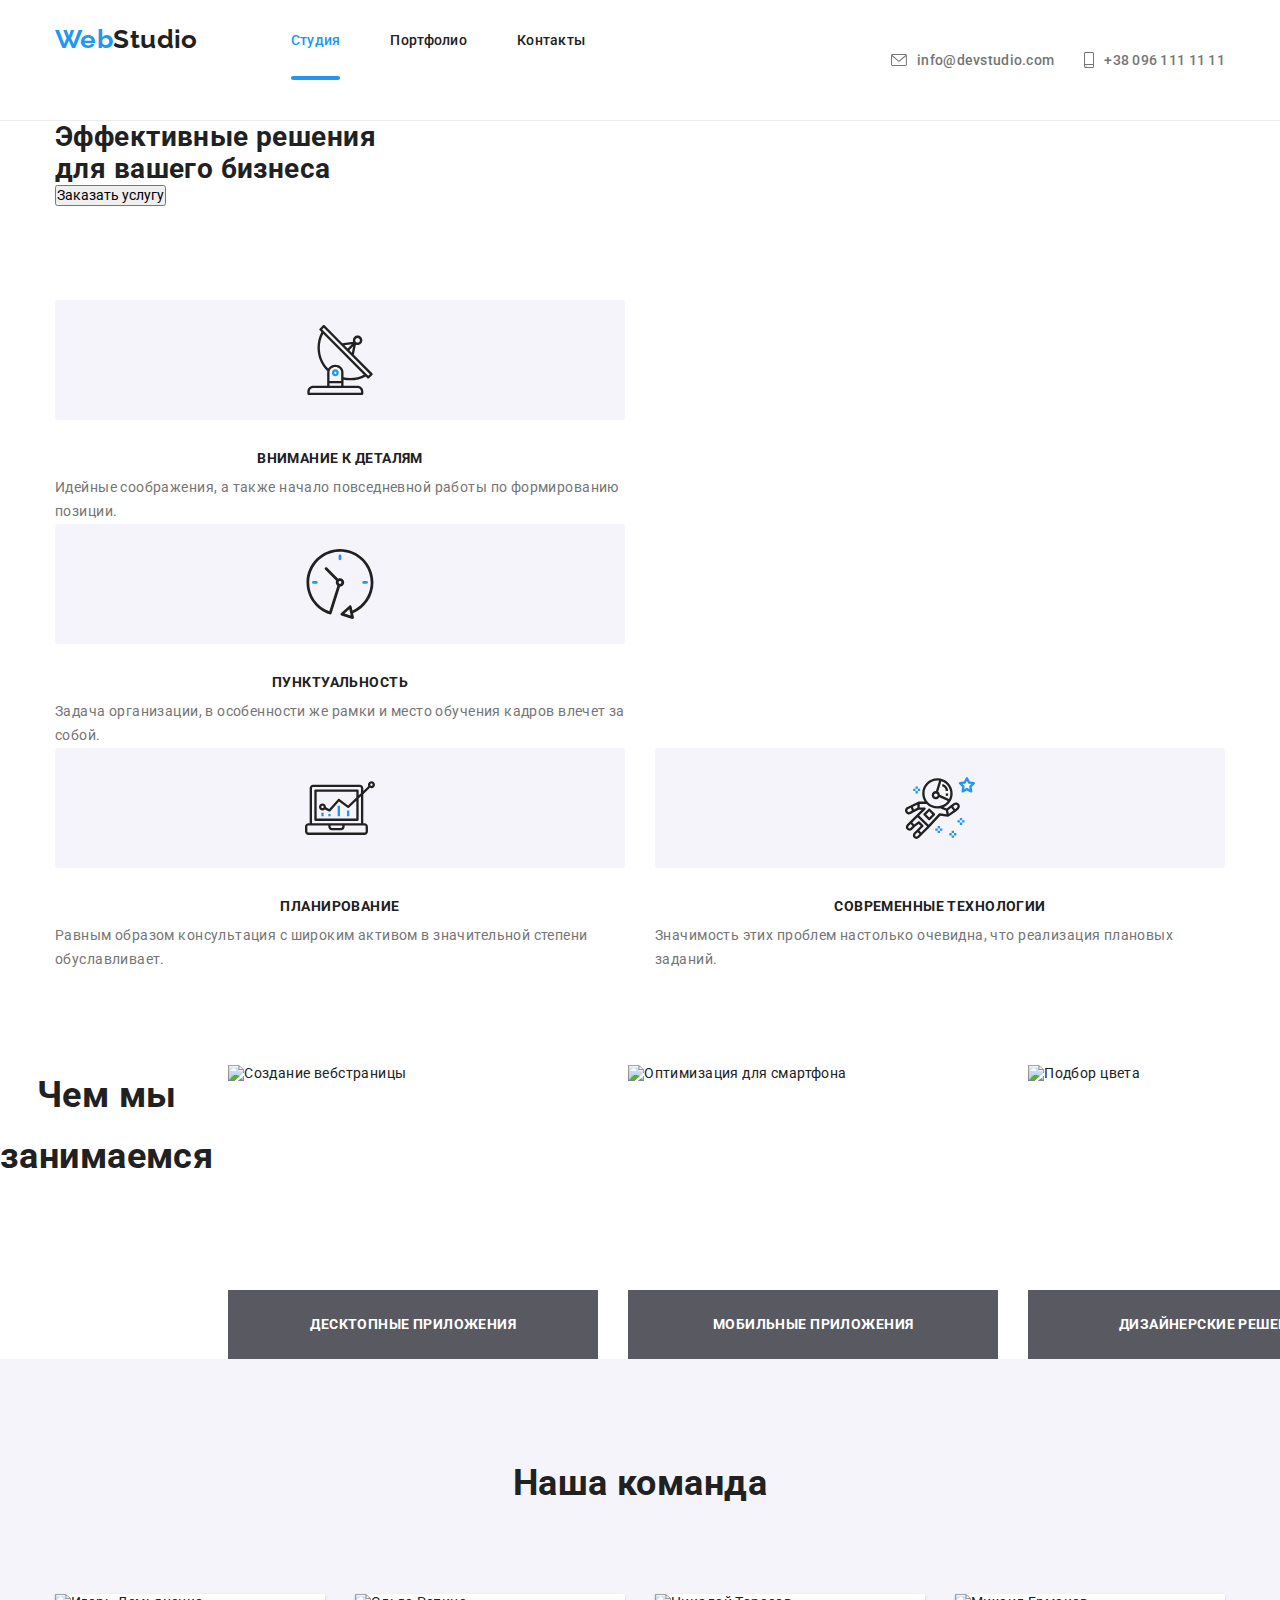
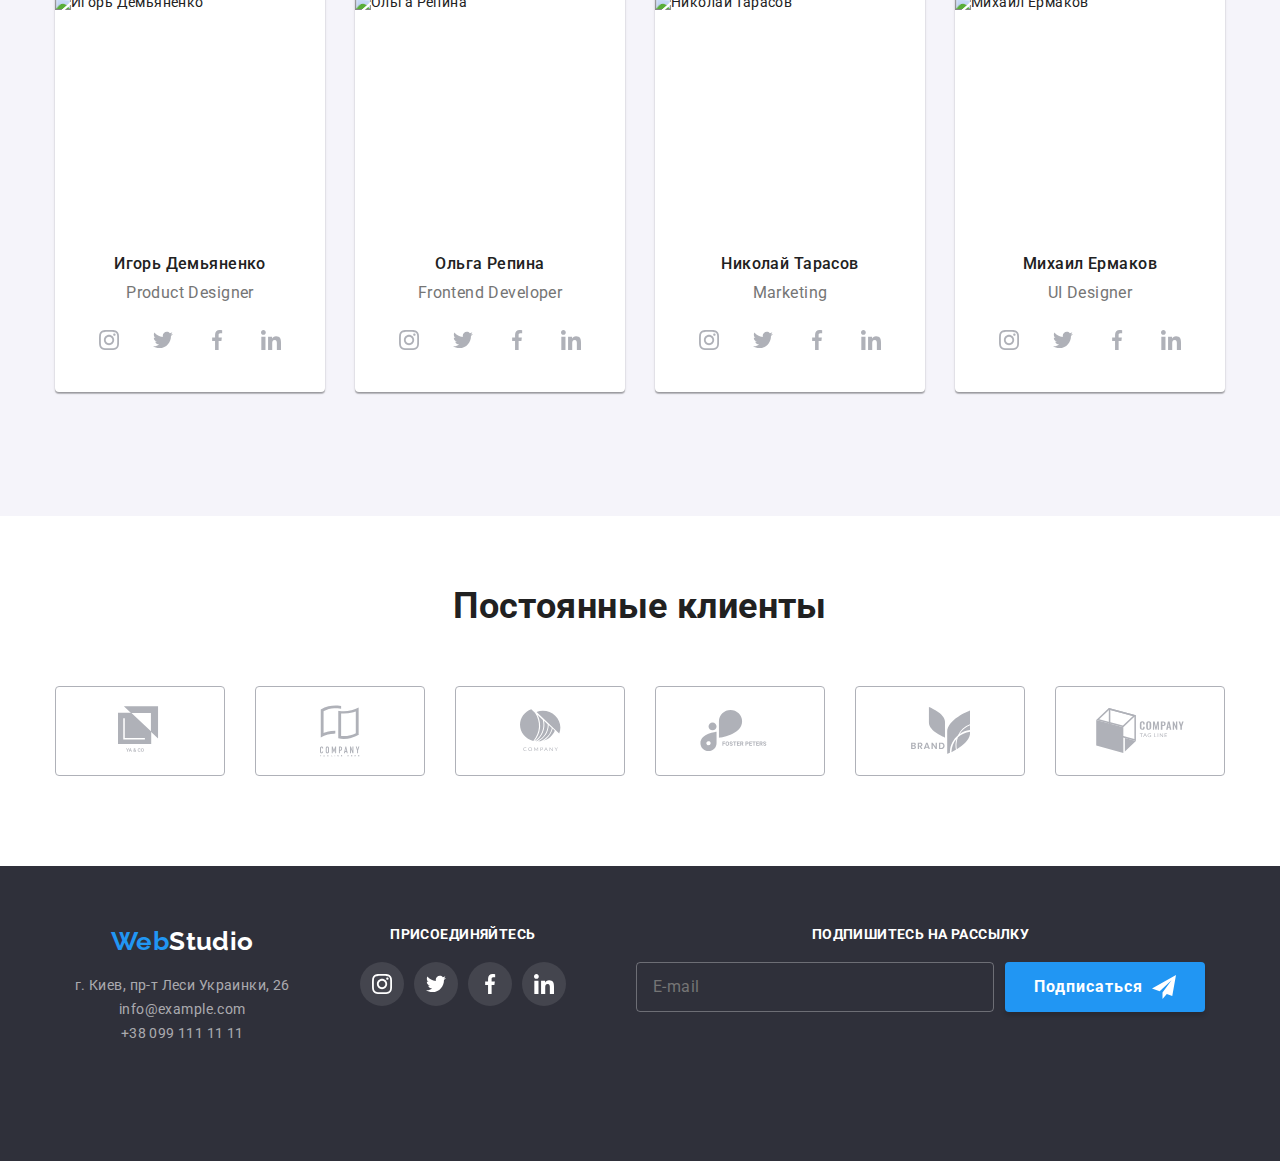
==== index.html @ dacb1221 "commit on main" ====
<!DOCTYPE html>
<html lang="ru">
<head>
    <meta charset="UTF-8">
    <meta name="viewport" content="width=device-width, initial-scale=1.0">
    <title>WebStudio</title>
    <link href="https://fonts.googleapis.com/css2?family=Oleo+Script&family=Raleway:wght@700&family=Roboto:wght@400;500;700;900&display=swap" rel="stylesheet">
    <link rel="stylesheet" href="https://cdnjs.cloudflare.com/ajax/libs/modern-normalize/1.0.0/modern-normalize.min.css" />
    <link rel="stylesheet" href="./css/main.min.css">
</head>
<body>
    <header class="header">
        <div class="container">
                <div class="logo">
                <a href="./index.html" class="logo-link"><span class="accent">Web</span>Studio</a>
                </div>
                <button type="button" class="menu-button" aria-expanded="false" aria-controls="menu-container" data-menu-button>
                    <svg width="40" height="40" aria-label="Переключатель мобильного меню">
                        <use href="./images/icons/sprite.svg#icon-menu" class="button-menu-icon icon icon--menu"></use>
                        <use href="./images/icons/sprite.svg#icon-close" class="button-menu-icon icon icon--close"></use>
                    </svg>
                </button>
                <div class="menu-container" id="menu-container" data-menu>
                    <div class="nav-container">
                        <nav class="nav-list">
                            <ul class="site-nav-list">
                                <li class="site-nav-item"><a href="" class="site-nav-link site-nav-link--current">Студия</a></li>
                                <li class="site-nav-item"><a href="./portfolio.html" class="site-nav-link">Портфолио</a></li>
                                <li class="site-nav-item"><a href="" class="site-nav-link">Контакты</a></li>
                            </ul>
                        </nav>
                    </div>
                    <address class="adr-list">
                        <ul class="adr-nav-list">
                            <li class="address-nav-item">
                                <a href="mailto:info@devstudio.com" class="address-nav-link link-envelope">
                                    <svg class="nav-icon icon-envelope">
                                        <use href="./images/icons/sprite.svg#icon-envelope">
                                        </use>
                                    </svg>
                                    info@devstudio.com
                                </a>
                            </li>
                            <li class="address-nav-item">
                                <a href="tel:+380961111111" class="address-nav-link link-smartphone">
                                    <svg class="nav-icon icon-smartphone">
                                        <use href="./images/icons/sprite.svg#icon-smartphone">
                                        </use>
                                    </svg>+38 096 111 11 11
                                </a>
                            </li>
                        </ul>
                    </address>
                </div>
        </div>
    </header>
    <main>
        <section class="hero">
            <div class="container">
                <h1 class="hero-title">Эффективные решения<br>для вашего бизнеса</h1>
                <button type="button" class="hero-button" data-modal-open>Заказать услугу</button>
            </div>
        </section>
        <section class="features">
            <div class="container">
                <h2 class="section-title visually-hidden">Наши особенности</h2>
                <ul class="features-list">
                    <li class="features-item">
                        <div class="iconblock">
                            <svg class="features-icon icon-antenna">
                                <use href="./images/icons/sprite.svg#icon-antenna">
                                </use>
                            </svg>
                        </div>
                        <h3 class="features-title">Внимание к деталям</h3>
                        <p class="discription">Идейные соображения, а также начало повседневной работы по формированию позиции.</p>
                    </li>
                    <li class="features-item">
                        <div class="iconblock">
                            <svg class="features-icon icon-clock">
                                <use href="./images/icons/sprite.svg#icon-clock">
                                </use>
                            </svg>
                        </div>
                        <h3 class="features-title">Пунктуальность</h3>
                        <p class="discription">Задача организации, в особенности же рамки и место обучения кадров влечет за собой.</p>
                    </li>
                    <li class="features-item">
                        <div class="iconblock">
                            <svg class="features-icon icon-diagram">
                                <use href="./images/icons/sprite.svg#icon-diagram">
                                </use>
                            </svg>
                        </div>
                        <h3 class="features-title">Планирование</h3>
                        <p class="discription">Равным образом консультация с широким активом в значительной степени обуславливает.</p>
                    </li>
                    <li class="features-item">
                        <div class="iconblock">
                            <svg class="features-icon icon-astronaut">
                                <use href="./images/icons/sprite.svg#icon-astronaut">
                                </use>
                            </svg>
                        </div>
                        <h3 class="features-title">Современные технологии</h3>
                        <p class="discription">Значимость этих проблем настолько очевидна, что реализация плановых заданий.</p>
                    </li>
                </ul>
            </div>
        </section>
        <section class="section our-job">
            <h2 class="section-title">Чем мы занимаемся</h2>
            <div class="container">
                <ul class="job-list">
                    <li class="job-item">
                        <img src="./images/webcreation.jpg" alt="Создание вебстраницы" width="370" height="294">
                        <p class="image-overlay">Десктопные приложения</p>
                    </li>
                    <li class="job-item">
                        <img src="./images/mobapp.jpg" alt="Оптимизация для смартфона" width="370" height="294">
                        <p class="image-overlay">Мобильные приложения</p>
                    </li>
                    <li class="job-item">
                        <img src="./images/color.jpg" alt="Подбор цвета" width="370" height="294">
                        <p class="image-overlay">Дизайнерские решения</p>
                    </li>
                </ul>
            </div>
        </section>
        <section class="section-team">
            <div class="container">
                <h2 class="section-title">Наша команда</h2>
                <ul class="team-list">
                    <li class="team-item">
                        <div class="team-container">
                            <picture class="team-image">

                            </picture>
                            <img src="./images/Ihor.jpg" alt="Игорь Демьяненко" width="270" height="260" class="employee-img">
                            <h3 class="employee-name">Игорь Демьяненко</h3>
                            <p class="employee-position">Product Designer</p>
                            <ul class="employee-social-list">
                                <li class="employee-social-item">
                                    <a href="#" class="employee-link">
                                        <svg class="employee-icon">
                                            <use href="./images/icons/sprite.svg#icon-instagram">
                                            </use>
                                        </svg>
                                    </a>
                                </li>
                                <li class="employee-social-item">
                                    <a href="#" class="employee-link">
                                        <svg class="employee-icon">
                                            <use href="./images/icons/sprite.svg#icon-twitter">
                                            </use>
                                        </svg>
                                    </a>
                                </li>
                                <li class="employee-social-item">
                                    <a href="#" class="employee-link">
                                        <svg class="employee-icon">
                                            <use href="./images/icons/sprite.svg#icon-facebook">
                                            </use>
                                        </svg>
                                    </a>
                                </li>
                                <li class="employee-social-item">
                                    <a href="#" class="employee-link">
                                        <svg class="employee-icon">
                                            <use href="./images/icons/sprite.svg#icon-linkedin">
                                            </use>
                                        </svg>
                                    </a>
                                </li>
                            </ul>
                        </div>
                        </li>
                    <li class="team-item">
                        <div class="team-container">
                            <picture class="team-image">

                            </picture>
                            <img src="./images/Olha.jpg" alt="Ольга Репина" width="270" height="260" class="employee-img">
                            <h3 class="employee-name">Ольга Репина</h3>
                            <p class="employee-position">Frontend Developer</p>
                            <ul class="employee-social-list">
                                <li class="employee-social-item">
                                    <a href="#" class="employee-link">
                                        <svg class="employee-icon">
                                            <use href="./images/icons/sprite.svg#icon-instagram">
                                            </use>
                                        </svg>
                                    </a>
                                </li>
                                <li class="employee-social-item">
                                    <a href="#" class="employee-link">
                                        <svg class="employee-icon">
                                            <use href="./images/icons/sprite.svg#icon-twitter">
                                            </use>
                                        </svg>
                                    </a>
                                </li>
                                <li class="employee-social-item">
                                    <a href="#" class="employee-link">
                                        <svg class="employee-icon">
                                            <use href="./images/icons/sprite.svg#icon-facebook">
                                            </use>
                                        </svg>
                                    </a>
                                </li>
                                <li class="employee-social-item">
                                    <a href="#" class="employee-link">
                                        <svg class="employee-icon">
                                            <use href="./images/icons/sprite.svg#icon-linkedin">
                                            </use>
                                        </svg>
                                    </a>
                                </li>
                            </ul>
                        </div>
                    </li>
                    <li class="team-item">
                        <div class="team-container">
                            <picture class="team-image">

                            </picture>
                            <img src="./images/Nicolas.jpg" alt="Николай Тарасов" width="270" height="260" class="employee-img">
                            <h3 class="employee-name">Николай Тарасов</h3>
                            <p class="employee-position">Marketing</p>
                            <ul class="employee-social-list">
                                <li class="employee-social-item">
                                    <a href="#" class="employee-link">
                                        <svg class="employee-icon">
                                            <use href="./images/icons/sprite.svg#icon-instagram">
                                            </use>
                                        </svg>
                                    </a>
                                </li>
                                <li class="employee-social-item">
                                    <a href="#" class="employee-link">
                                        <svg class="employee-icon">
                                            <use href="./images/icons/sprite.svg#icon-twitter">
                                            </use>
                                        </svg>
                                    </a>
                                </li>
                                <li class="employee-social-item">
                                    <a href="#" class="employee-link">
                                        <svg class="employee-icon">
                                            <use href="./images/icons/sprite.svg#icon-facebook">
                                            </use>
                                        </svg>
                                    </a>
                                </li>
                                <li class="employee-social-item">
                                    <a href="#" class="employee-link">
                                        <svg class="employee-icon">
                                            <use href="./images/icons/sprite.svg#icon-linkedin">
                                            </use>
                                        </svg>
                                    </a>
                                </li>
                            </ul>
                        </div>
                    </li>
                    <li class="team-item">
                        <div class="team-container">
                            <picture class="team-image">

                            </picture>
                            <img src="./images/Mike.jpg" alt="Михаил Ермаков" width="270" height="260" class="employee-img">
                            <h3 class="employee-name">Михаил Ермаков</h3>
                            <p class="employee-position">UI Designer</p>
                            <ul class="employee-social-list">
                                <li class="employee-social-item">
                                    <a href="#" class="employee-link">
                                        <svg class="employee-icon">
                                            <use href="./images/icons/sprite.svg#icon-instagram">
                                            </use>
                                        </svg>
                                    </a>
                                </li>
                                <li class="employee-social-item">
                                    <a href="#" class="employee-link">
                                        <svg class="employee-icon">
                                            <use href="./images/icons/sprite.svg#icon-twitter">
                                            </use>
                                        </svg>
                                    </a>
                                </li>
                                <li class="employee-social-item">
                                    <a href="#" class="employee-link">
                                        <svg class="employee-icon">
                                            <use href="./images/icons/sprite.svg#icon-facebook">
                                            </use>
                                        </svg>
                                    </a>
                                </li>
                                <li class="employee-social-item">
                                    <a href="#" class="employee-link">
                                        <svg class="employee-icon">
                                            <use href="./images/icons/sprite.svg#icon-linkedin">
                                            </use>
                                        </svg>
                                    </a>
                                </li>
                            </ul>
                        </div>
                    </li>
                </ul>
            </div>
        </section>
        <section class="clients">
            <div class="container">
                <h2 class="section-title">Постоянные клиенты</h2>
                <ul class="clients-list">
                    <li class="clients-item">
                        <a href="#" class="clients-link">
                            <svg class="icon-client clients-icon-1">
                                <use href="./images/icons/sprite.svg#icon-yaco"></use>
                            </svg>
                        </a>
                    </li>
                    <li class="clients-item">
                        <a href="#" class="clients-link">
                            <svg class="icon-client clients-icon-2">
                                <use href="./images/icons/sprite.svg#icon-comtag"></use>
                            </svg>
                        </a>
                    </li>
                    <li class="clients-item">
                        <a href="#" class="clients-link">
                            <svg class="icon-client clients-icon-3">
                                <use href="./images/icons/sprite.svg#icon-comp"></use>
                            </svg>
                        </a>
                    </li>
                    <li class="clients-item">
                        <a href="#" class="clients-link">
                            <svg class="icon-client clients-icon-4">
                                <use href="./images/icons/sprite.svg#icon-foster"></use>
                            </svg>
                        </a>
                    </li>
                    <li class="clients-item">
                        <a href="#" class="clients-link">
                            <svg class="icon-client clients-icon-5">
                                <use href="./images/icons/sprite.svg#icon-brand"></use>
                            </svg>
                        </a>
                    </li>
                    <li class="clients-item">
                        <a href="#" class="clients-link">
                            <svg class="icon-client clients-icon-6">
                                <use href="./images/icons/sprite.svg#icon-comtagline"></use>
                            </svg>
                        </a>
                    </li>
                </ul>
            </div>
        </section>
    </main>
    <footer class="footer">
        <div class="container">
            <div class="footer-container">
                <ul class="footer-list">
                    <li class="footer-item">
                        <div class="logo--centered">
                        <a href="./index.html" class="logo-link logo-link--inverse"><span>Web</span>Studio</a>
                        </div>
                        <address class="footer-address">
                            <ul class="footer-address-list">
                                <li class="address-item"><a href="https://www.google.com/maps/place/%D0%B1%D1%83%D0%BB.+%D0%9B%D0%B5%D1%81%D0%B8+%D0%A3%D0%BA%D1%80%D0%B0%D0%B8%D0%BD%D0%BA%D0%B8,+26,+%D0%9A%D0%B8%D0%B5%D0%B2,+%D0%A3%D0%BA%D1%80%D0%B0%D0%B8%D0%BD%D0%B0,+02000/@50.4265807,30.5361971,17z/data=!3m1!4b1!4m5!3m4!1s0x40d4cf0e033ecbe9:0x57a4dffefec77da0!8m2!3d50.4265807!4d30.5383858" class="link">г. Киев, пр-т Леси Украинки, 26</a></li>
                                <li class="address-item"><a href="mailto:info@example.com" class="link-info">info@example.com</a></li>
                                <li class="address-item"><a href="tel:+380991111111" class="link-info">+38 099 111 11 11</a></li>
                            </ul>
                        </address>
                    </li>
                    <li class="footer-item">
                        <b class="join">Присоединяйтесь</b>
                        <ul class="social-item">
                            <li class="social-link">
                                <a href="#" class="links link-instagram">
                                    <svg class="icon-instagram">
                                        <use href="./images/icons/sprite.svg#icon-instagram"></use>
                                    </svg>
                                </a>
                            </li>
                            <li class="social-link">
                                <a href="#" class="links link-twitter">
                                    <svg class="icon-twitter">
                                        <use href="./images/icons/sprite.svg#icon-twitter"></use>
                                    </svg>
                                </a>
                            </li>
                            <li class="social-link">
                                <a href="#" class="links link-facebook">
                                    <svg class="icon-facebook">
                                        <use href="./images/icons/sprite.svg#icon-facebook"></use>
                                    </svg>
                                </a>
                            </li>
                            <li class="social-link">
                                <a href="#" class="links link-linkedin">
                                    <svg class="icon-linkedin">
                                        <use href="./images/icons/sprite.svg#icon-linkedin"></use>
                                    </svg>
                                </a>
                            </li>
                        </ul>
                    </li>
                    <li class="footer-item">
                        <b class="join">Подпишитесь на рассылку</b>
                        <form action="" class="footer-form">
                            <input type="email" name="email" placeholder="E-mail" class="footer-input" />
                            <button type="submit" class="footer-button">
                                Подписаться
                                <svg class="iconsend" width="24" height="24">
                                    <use href="./images/icons/sprite.svg#icon-send"></use>
                                </svg>
                            </button>
                        </form>
                    </li>
                </ul>
            </div>
        </div>
    </footer>
    <div class="backdrop is-hidden" data-modal>
        <div class="modal">
            <form class="modal-form" autocomplete="off">
                <h4 class="modalform-title">Оставьте свои данные, мы вам перезвоним</h4>
                <div class="modalform-field">
                    <label for="name" class="label">Имя</label>
                    <div class="input-icon">
                        <input type="text" name="user-name" id="name" class="input" />
                        <svg class="modalform-icon person-icon" width="12" height="12">
                            <use href="./images/icons/sprite.svg#icon-person"></use>
                        </svg>
                    </div>
                </div>
                <div class="modalform-field">
                  <label for="tel" class="label">Телефон</label>
                  <div class="input-icon">
                    <input type="tel" name="telephone" id="tel" class="input" />
                    <svg class="modalform-icon phone-icon" width="13" height="13">
                      <use href="./images/icons/sprite.svg#icon-phone"></use>
                    </svg>
                   </div>
                </div>
                <div class="modalform-field">
                  <label for="email" class="label">Почта</label>
                  <div class="input-icon">
                    <input type="email" name="e-mail" id="email" class="input" />
                    <svg class="modalform-icon email-icon" width="15" height="12">
                      <use href="./images/icons/sprite.svg#icon-email"></use>
                    </svg>
                  </div>
                </div>
                <div class="modalform-field textarea-field">
                  <label for="comment" class="label">Комментарий</label>
                  <textarea name="comment" id="comment" class="textarea" placeholder="Введите текст"></textarea>
                  </div>
                  <div class="form-field checkbox-field">
                    <label class="label label-rules">
                      <input type="checkbox" name="policy" class="checkbox" />
                      <span class="checkbox-icon"></span>
                      Соглашаюсь с рассылкой и принимаю
                      <a href="" class="conditions">Условия договора</a>
                    </label>
                  </div>
                  <button type="submit" class="button-submit">Отправить</button>
            </form>
            <button type="button" class="button-close" data-modal-close>
                <svg class="icon-close">
                    <use href="./images/icons/sprite.svg#icon-close"></use>
                </svg>
            </button>
        </div>
    </div>
    <script src="./js/menu.js"></script>
    <script src="./js/modal.js"></script>
</body>
</html>
---- css/main.min.css ----
.container{padding-left:15px;padding-right:15px;margin-left:auto;margin-right:auto}@media screen and (min-width: 480px){.container{width:480px}}@media screen and (min-width: 768px){.container{width:768px}}@media screen and (min-width: 1200px){.container{width:1200px}}html{-webkit-box-sizing:border-box;box-sizing:border-box;height:100%}*,*::before,*::after{-webkit-box-sizing:inherit;box-sizing:inherit;margin:0;padding:0}body{background-color:#fff;color:#212121;font-family:Roboto, sans-serif;font-size:14px;letter-spacing:0.03em;display:-webkit-box;display:-ms-flexbox;display:flex;-webkit-box-orient:vertical;-webkit-box-direction:normal;-ms-flex-direction:column;flex-direction:column;height:100%}header{-webkit-box-flex:0;-ms-flex-positive:0;flex-grow:0;-ms-flex-negative:0;flex-shrink:0;-ms-flex-preferred-size:auto;flex-basis:auto}main{-webkit-box-flex:1;-ms-flex-positive:1;flex-grow:1;-ms-flex-negative:0;flex-shrink:0;-ms-flex-preferred-size:auto;flex-basis:auto}footer{-webkit-box-flex:0;-ms-flex-positive:0;flex-grow:0;-ms-flex-negative:0;flex-shrink:0;-ms-flex-preferred-size:auto;flex-basis:auto}img{display:block;max-width:100%;height:auto}a{text-decoration:none}ul{list-style:none}address{font-style:normal}.section-title{font-weight:700;font-size:28px;line-height:1,17;text-align:center;margin-bottom:50px}.logo--centered{text-align:center;margin-bottom:20px}.logo-link{color:#212121;font-family:Raleway, sans-serif;font-weight:700;font-style:normal;font-size:26px;line-height:1.19;text-decoration:none;display:block;padding-top:15px;padding-bottom:15px}@media screen and (min-width: 768px){.logo-link{padding-top:24px;padding-bottom:24px}}.logo-link span{color:#2196F3}.logo-link--inverse{color:#fff;padding-bottom:0;padding-top:0}.accent{font-family:Raleway, sans-serif;color:#2196F3;font-weight:700;font-style:normal;font-size:26px;line-height:1.19}.header-logo{color:#212121}.header{position:relative;border-bottom:1px solid #ECECEC}.header .container{display:-webkit-box;display:-ms-flexbox;display:flex;-webkit-box-pack:justify;-ms-flex-pack:justify;justify-content:space-between}@media screen and (min-width: 768px){.header .container .logo{margin-right:88px}}@media screen and (min-width: 1200px){.header .container .logo{margin-right:93px}}.header .nav{display:-webkit-box;display:-ms-flexbox;display:flex;-webkit-box-align:center;-ms-flex-align:center;align-items:center}@media screen and (max-width: 767px){.menu-container{display:none;position:absolute;top:100%;left:0;width:100%;background-color:#fff;-webkit-box-shadow:0px 4px 8px rgba(0,0,0,0.04),0px 2px 4px rgba(0,0,0,0.08),0px 1px 3px rgba(0,0,0,0.16);box-shadow:0px 4px 8px rgba(0,0,0,0.04),0px 2px 4px rgba(0,0,0,0.08),0px 1px 3px rgba(0,0,0,0.16);padding:60px 0}.menu-container.is-open{display:block}}@media screen and (min-width: 768px){.menu-container{display:-webkit-box;display:-ms-flexbox;display:flex;-webkit-box-align:center;-ms-flex-align:center;align-items:center;-webkit-box-flex:1;-ms-flex-positive:1;flex-grow:1;-webkit-box-pack:justify;-ms-flex-pack:justify;justify-content:space-between}}@media screen and (min-width: 767px){.nav-container{margin-bottom:40px}}.site-nav-list{display:-webkit-box;display:-ms-flexbox;display:flex;-webkit-box-align:center;-ms-flex-align:center;align-items:center}@media screen and (max-width: 767px){.site-nav-list{-webkit-box-orient:vertical;-webkit-box-direction:normal;-ms-flex-direction:column;flex-direction:column}}.site-nav-link{position:relative;display:block;padding:32px 0;color:#212121;font-weight:500;line-height:1.15;letter-spacing:0.02em;text-decoration:none;text-transform:capitalize;-webkit-transition:color 250ms cubic-bezier(0.4, 0, 0.2, 1);transition:color 250ms cubic-bezier(0.4, 0, 0.2, 1)}.site-nav-link--current{color:#2196F3}@media screen and (max-width: 767px){.site-nav-link{padding:20px 0}}.site-nav-link:hover,.site-nav-link:focus{color:#2196F3}.site-nav-link::after{content:'';position:absolute;bottom:0;left:0;display:none;width:100%;height:4px;border-radius:2px;background-color:#2196F3}.site-nav-link--current::after{display:block}@media screen and (min-width: 768px){.site-nav-item:not(:last-child){margin-right:50px}}@media screen and (max-width: 767px){.adr-nav-list{display:-webkit-box;display:-ms-flexbox;display:flex;-webkit-box-orient:vertical;-webkit-box-direction:normal;-ms-flex-direction:column;flex-direction:column;-webkit-box-align:center;-ms-flex-align:center;align-items:center}}@media screen and (min-width: 1200px){.adr-nav-list{display:-webkit-box;display:-ms-flexbox;display:flex;-webkit-box-align:center;-ms-flex-align:center;align-items:center}}@media screen and (min-width: 768px) and (max-width: 1199px){.address-nav-item:first-child{margin-bottom:10px}}@media screen and (min-width: 1200px){.address-nav-item:first-child{margin-right:30px}}.address-nav-link{color:#757575;font-weight:500;line-height:1.17;letter-spacing:0.02em;text-decoration:none;-webkit-transition:color 250ms cubic-bezier(0.4, 0, 0.2, 1);transition:color 250ms cubic-bezier(0.4, 0, 0.2, 1);display:-webkit-box;display:-ms-flexbox;display:flex;-webkit-box-align:center;-ms-flex-align:center;align-items:center}.address-nav-link:hover,.address-nav-link:focus{color:#2196F3}@media screen and (max-width: 767px){.address-nav-link{margin-bottom:16px}}@media screen and (min-width: 1200px){.address-nav-link{display:-webkit-inline-box;display:-ms-inline-flexbox;display:inline-flex;padding:32px 0}}.nav-icon{margin-right:10px;fill:#757575;-webkit-transition:fill 250ms cubic-bezier(0.4, 0, 0.2, 1);transition:fill 250ms cubic-bezier(0.4, 0, 0.2, 1)}.icon-envelope{width:16px;height:12px}.icon-smartphone{width:10px;height:16px}.link-envelope:hover .icon-envelope,.link-envelope:focus .icon-envelope,.link-smartphone:hover .icon-smartphone,.linl-smartphone:focus .icon-smartphone{fill:#2196F3}.menu-button{border:none;background-color:transparent}@media screen and (min-width: 768px){.menu-button{display:none}}.menu-button.button-menu-icon{margin:0;fill:currentColor}.menu-button .icon--close{display:none}.menu-button .icon--menu{display:block}.menu-button.is-open .icon--close{display:block}.menu-button.is-open .icon--menu{display:none}.menu-button:hover .icon,.menu-button:focus .icon{fill:#2196F3}.features{padding:60px 0}@media screen and (min-width: 1200px){.features{padding:94px 0}}.iconblock{display:-webkit-box;display:-ms-flexbox;display:flex;margin-bottom:30px;height:120px;background-color:#F5F4FA;border-radius:4px;-webkit-box-pack:center;-ms-flex-pack:center;justify-content:center;-webkit-box-align:center;-ms-flex-align:center;align-items:center}@media screen and (min-width: 768px){.features-list{display:-webkit-box;display:-ms-flexbox;display:flex;-ms-flex-wrap:wrap;flex-wrap:wrap}}@media screen and (max-width: 767px){.features-item:not(:last-child){margin-bottom:30px}}@media screen and (min-width: 768px){.features-item{width:calc((100% - 30px) / 2)}.features-item:nth-child(2n+1){margin-right:30px}}@media screen and (min-width: 768px) and (max-width: 1199px){.features-item:not(:nth-last-child(-n+2)){margin-bottom:30px}}@media screen and (min-width: 1200px){.features-item{width:calc((100%-90px) / 4)}.features-item:not(:nth-child(4n)){margin-right:30px}}.features-icon{width:70px;height:70px}.features-title{margin-top:30px;margin-bottom:10px;font-size:14px;text-transform:uppercase;text-align:center}.section-title.visually-hidden{position:absolute;width:1px;height:1px;margin:-1px;border:0;padding:0;clip:rect(0 0 0 0);overflow:hidden}.discription{color:#757575;font-weight:400;font-size:14px;line-height:1.71}.our-job{display:-webkit-box;display:-ms-flexbox;display:flex;margin-top:0px;padding-top:0px}@media screen and (max-width: 1200px){.our-job{display:none}}.our-job .job-list{display:-webkit-box;display:-ms-flexbox;display:flex}.image-overlay{position:absolute;bottom:0;left:0;right:0;padding:27px 0;background-color:rgba(47,48,58,0.8);font-weight:700;line-height:1.14;text-align:center;text-transform:uppercase;color:#fff}.job-item{width:calc((100% - 60px) / 3);margin-right:30px;position:relative}.job-item:nth-child(){margin-right:0}.section-title{color:#212121;font-weight:700;font-size:36px;line-height:1.67;text-align:center;margin-bottom:50px}.section-team{background-color:#F5F4FA;padding:60px 0}@media screen and (min-width: 1200px){.section-team{padding:94px 0}}.team-list{display:-webkit-box;display:-ms-flexbox;display:flex;-webkit-box-pack:center;-ms-flex-pack:center;justify-content:center;-ms-flex-wrap:wrap;flex-wrap:wrap}@media screen and (min-width: 768px){.team-list{-webkit-box-pack:justify;-ms-flex-pack:justify;justify-content:space-between}}@media screen and (max-width: 767px){.team-item:not(:last-child){margin-bottom:30px}}@media screen and (min-width: 768px){.team-item:not(:nth-last-child(-n+2)){margin-bottom:30px}}.team-container{background:#fff;-webkit-box-shadow:0px 1px 3px rgba(0,0,0,0.12),0px 1px 1px rgba(0,0,0,0.14),0px 2px 1px rgba(0,0,0,0.2);box-shadow:0px 1px 3px rgba(0,0,0,0.12),0px 1px 1px rgba(0,0,0,0.14),0px 2px 1px rgba(0,0,0,0.2);border-radius:0px 0px 4px 4px;padding-bottom:30px}.team-image{display:block;margin-bottom:30px}.employee-name{font-weight:500;font-size:16px;line-height:1.19;text-align:center;text-transform:capitalize;margin-bottom:10px}.employee-position{color:#757575;font-weight:400;font-size:16px;line-height:1.19;text-align:center;margin-bottom:16px}.employee-social-list{list-style:none;display:-webkit-box;display:-ms-flexbox;display:flex;-webkit-box-pack:center;-ms-flex-pack:center;justify-content:center}.employee-social-item:not(:nth-child(4)){margin-right:10px}.employee-link{display:-webkit-box;display:-ms-flexbox;display:flex;width:44px;height:44px;color:#AFB1B8;background-color:#fff;border-radius:50%;background-repeat:no-repeat;background-position:center;-webkit-box-pack:center;-ms-flex-pack:center;justify-content:center;-webkit-box-align:center;-ms-flex-align:center;align-items:center;-webkit-transition:background-color 250ms cubic-bezier(0.4, 0, 0.2, 1);transition:background-color 250ms cubic-bezier(0.4, 0, 0.2, 1)}.employee-link:hover,.employee-link:focus{background-color:#2196F3}.employee-icon{width:20px;height:20px;fill:currentColor;-webkit-transition:fill 250ms cubic-bezier(0.4, 0, 0.2, 1);transition:fill 250ms cubic-bezier(0.4, 0, 0.2, 1)}.employee-link:hover .employee-icon,.employee-link:focus .employee-icon{fill:#fff}.clients{padding:60px 0}.clients-list{display:-webkit-box;display:-ms-flexbox;display:flex;-ms-flex-wrap:wrap;flex-wrap:wrap}@media screen and (max-width: 479px){.clients-item{width:calc((100% - 15px) / 2)}.clients-item:not(:nth-last-child(-n+2)){margin-bottom:15px}.clients-item:nth-child(2n+1){margin-right:15px}}@media screen and (min-width: 480px) and (max-width: 767px){.clients-item{width:calc((100% - 30px) / 2)}.clients-item:not(:nth-last-child(-n+2)){margin-bottom:30px}.clients-item:nth-child(2n+1){margin-right:30px}}@media screen and (min-width: 768px){.clients-item{width:calc((100% - 60px) / 3)}.clients-item:not(:nth-last-child(-n+3)){margin-bottom:30px}.clients-item:not(:nth-child(3n)){margin-right:30px}}@media screen and (min-width: 1200px){.clients-item{width:170px;margin-bottom:0}.clients-item:not(:last-child){margin-right:30px}}.clients-link{display:-webkit-box;display:-ms-flexbox;display:flex;width:100%;height:90px;-webkit-box-align:center;-ms-flex-align:center;align-items:center;-webkit-box-pack:center;-ms-flex-pack:center;justify-content:center;border:1px solid #AFB1B8;border-radius:4px;color:#AFB1B8;-webkit-transition:border-color 250ms cubic-bezier(0.4, 0, 0.2, 1);transition:border-color 250ms cubic-bezier(0.4, 0, 0.2, 1)}.clients-link:hover,.clients-link:focus{border:1px solid #2196F3}.clients-link:hover .icon-client,.clients-link:focus .icon-client{fill:#2196F3}.icon-client{fill:currentColor;-webkit-transition:fill 250ms cubic-bezier(0.4, 0, 0.2, 1);transition:fill 250ms cubic-bezier(0.4, 0, 0.2, 1)}.clients-icon-1{width:44.27px;height:49.23px;fill:#AFB1B8}.clients-icon-2{width:40px;height:52px;fill:#AFB1B8}.clients-icon-3{width:41px;height:42.6px;fill:#AFB1B8}.clients-icon-4{width:79.66px;height:42.02px;fill:#AFB1B8}.clients-icon-5{width:59px;height:47px;fill:#AFB1B8}.clients-icon-6{width:88.48px;height:45.44px;fill:#AFB1B8}.footer{background-color:#2F303A;color:#fff;padding-top:60px;padding-bottom:60px}@media screen and (min-width: 1200px){.footer .container{display:-webkit-box;display:-ms-flexbox;display:flex;-ms-flex-pack:distribute;justify-content:space-around}}.footer-list{margin-bottom:60px}@media screen and (min-width: 768px){.footer-list{display:-webkit-box;display:-ms-flexbox;display:flex;-ms-flex-pack:distribute;justify-content:space-around}}.footer-item:not(:last-child){margin-bottom:60px}@media screen and (min-width: 768px){.footer-item:not(:last-child){margin-bottom:0}}@media screen and (min-width: 1200px){.footer-item:not(:last-child){margin-right:70px}}.address-item{text-align:center}.address-item a{color:rgba(255,255,255,0.6)}.address-item:not(:last-child){margin-bottom:8px}.join{display:block;text-align:center;text-transform:uppercase;margin-bottom:20px;font-weight:700}.social-item{display:-webkit-box;display:-ms-flexbox;display:flex;-webkit-box-pack:center;-ms-flex-pack:center;justify-content:center}.links{display:-webkit-box;display:-ms-flexbox;display:flex;width:44px;height:44px;color:#fff;background-color:rgba(255,255,255,0.1);border-radius:50%;background-repeat:no-repeat;background-position:center;-webkit-box-pack:center;-ms-flex-pack:center;justify-content:center;-webkit-box-align:center;-ms-flex-align:center;align-items:center;-webkit-transition:background-color 250ms cubic-bezier(0.4, 0, 0.2, 1);transition:background-color 250ms cubic-bezier(0.4, 0, 0.2, 1)}.links:hover,.links:focus{background-color:#2196F3}.social-link:not(:nth-child(4)){margin-right:10px}.icon-instagram,.icon-twitter,.icon-facebook,.icon-linkedin{width:20px;height:20px;fill:#fff}.footer-input{width:100%;height:50px;padding:15px 16px;margin-bottom:20px;outline:none;background-color:transparent;border:1px solid rgba(255,255,255,0.3);border-radius:4px;font-size:16px;font-weight:400;line-height:1.25;letter-spacing:0.03em;color:rgba(255,255,255,0.6)}@media screen and (min-width: 480px){.footer-input{width:450px}}@media screen and (min-width: 768px){.footer-input{display:block;margin-left:auto;margin-right:auto}}@media screen and (min-width: 768px){.footer-input{display:-webkit-inline-box;display:-ms-inline-flexbox;display:inline-flex;margin-right:8px;margin-bottom:0;width:358px}}.footer-button{display:block;margin:0 auto;width:200px;height:50px;padding:10px 29px;border-radius:4px;-webkit-box-shadow:0px 4px 4px rgba(0,0,0,0.15);box-shadow:0px 4px 4px rgba(0,0,0,0.15);color:#fff;background-color:#2196F3;font-size:16px;line-height:1.87;font-weight:700;letter-spacing:0.06em;text-align:left;border:none;display:-webkit-box;display:-ms-flexbox;display:flex;-webkit-box-pack:justify;-ms-flex-pack:justify;justify-content:space-between;-webkit-box-align:center;-ms-flex-align:center;align-items:center;cursor:pointer}@media screen and (min-width: 1200px){.footer-button{display:-webkit-inline-box;display:-ms-inline-flexbox;display:inline-flex}}.footer-button:hover{color:#fff;background-color:#188ce8}.iconsend{width:24px;height:24px;fill:#fff}.backdrop{position:fixed;top:0;left:0;width:100%;height:100%;background-color:rgba(0,0,0,0.2);opacity:1;-webkit-transition:opacity 250ms cubic-bezier(0.4, 0, 0.2, 1);transition:opacity 250ms cubic-bezier(0.4, 0, 0.2, 1);padding:93px 15px;overflow-y:scroll}.backdrop.is-hidden{opacity:0;pointer-events:none}.modal{position:absolute;top:50%;left:50%;background-color:#fff;-webkit-box-shadow:0px 1px 3px rgba(0,0,0,0.12),0px 1px 1px rgba(0,0,0,0.14),0px 2px 1px rgba(0,0,0,0.2);box-shadow:0px 1px 3px rgba(0,0,0,0.12),0px 1px 1px rgba(0,0,0,0.14),0px 2px 1px rgba(0,0,0,0.2);border-radius:4px;padding:40px;-webkit-transform:translate(-50%, -50%) scale(1);transform:translate(-50%, -50%) scale(1);-webkit-transition:-webkit-transform 250ms cubic-bezier(0.4, 0, 0.2, 1);transition:-webkit-transform 250ms cubic-bezier(0.4, 0, 0.2, 1);transition:transform 250ms cubic-bezier(0.4, 0, 0.2, 1);transition:transform 250ms cubic-bezier(0.4, 0, 0.2, 1), -webkit-transform 250ms cubic-bezier(0.4, 0, 0.2, 1)}@media screen and (min-width: 480px){.modal{max-width:450px;width:100%}}@media screen and (min-width: 1170px){.modal{max-width:528px;width:100%}}
/*# sourceMappingURL=main.min.css.map */
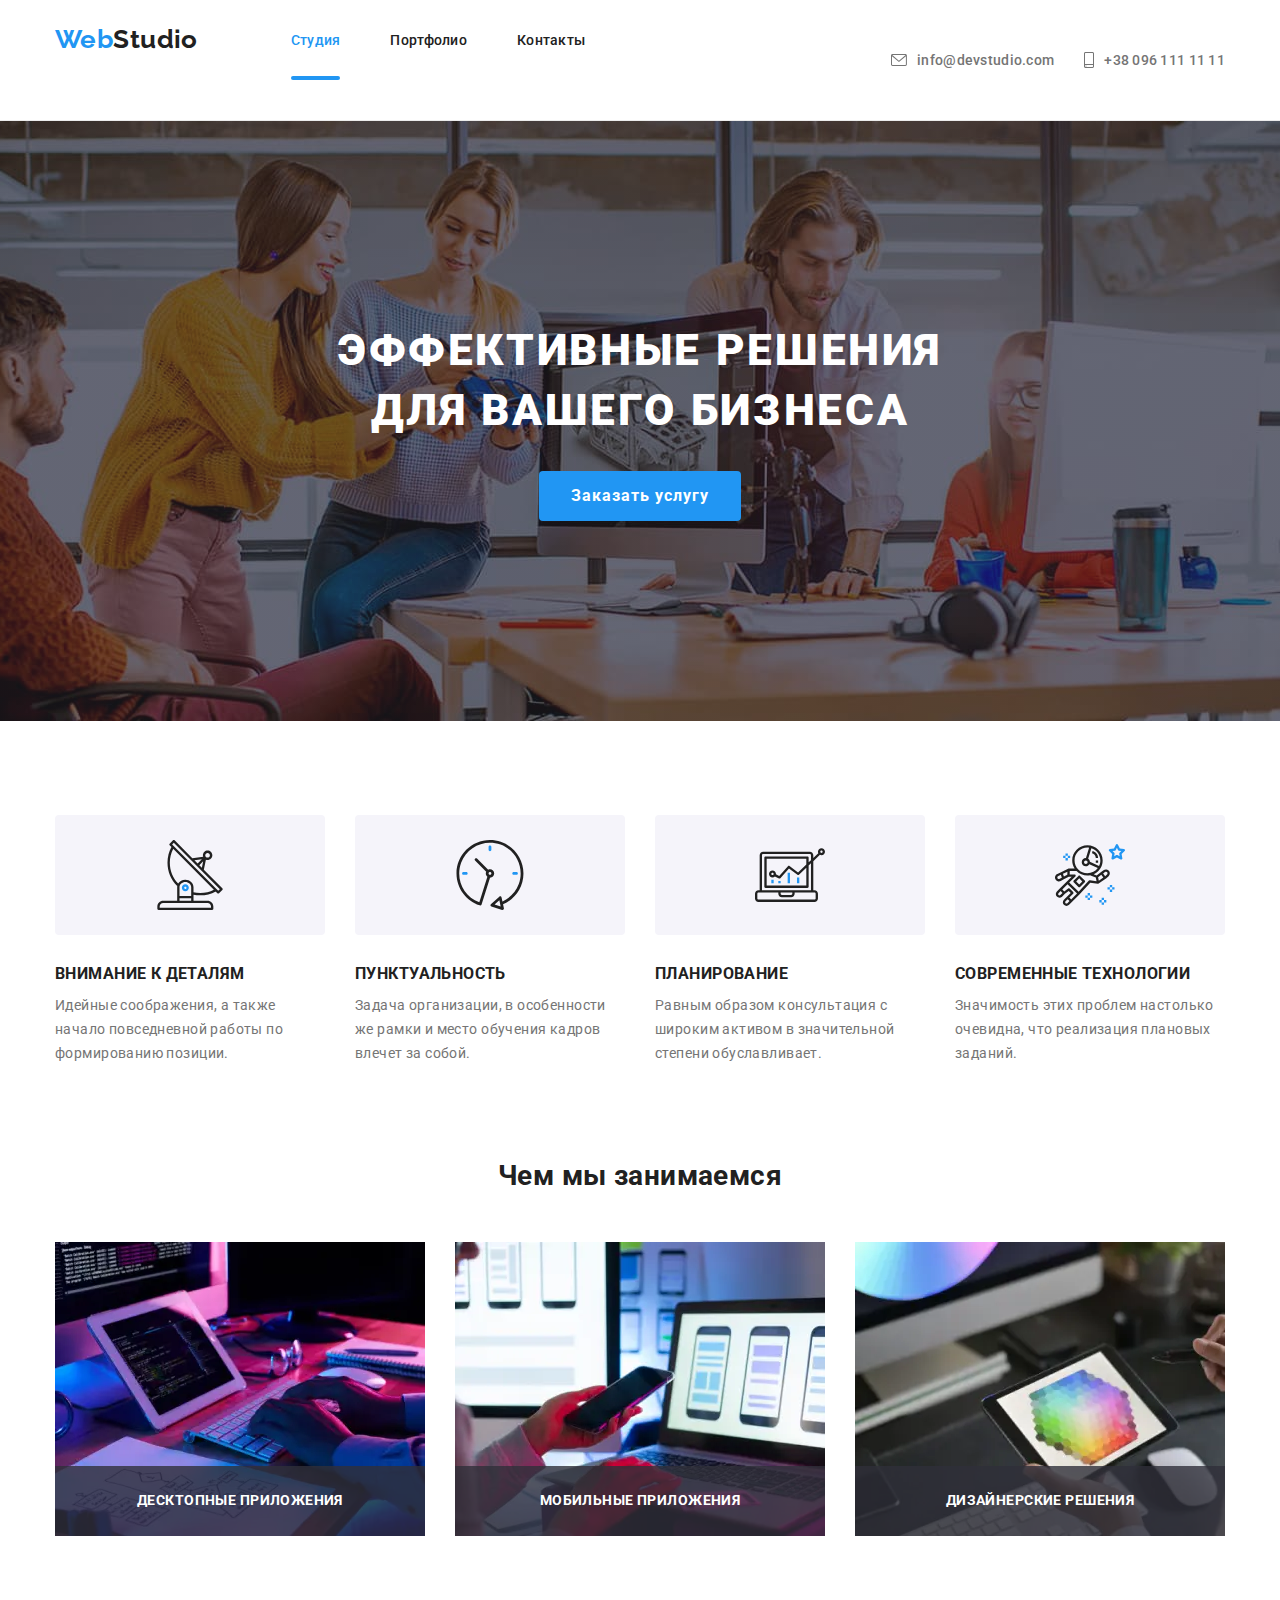
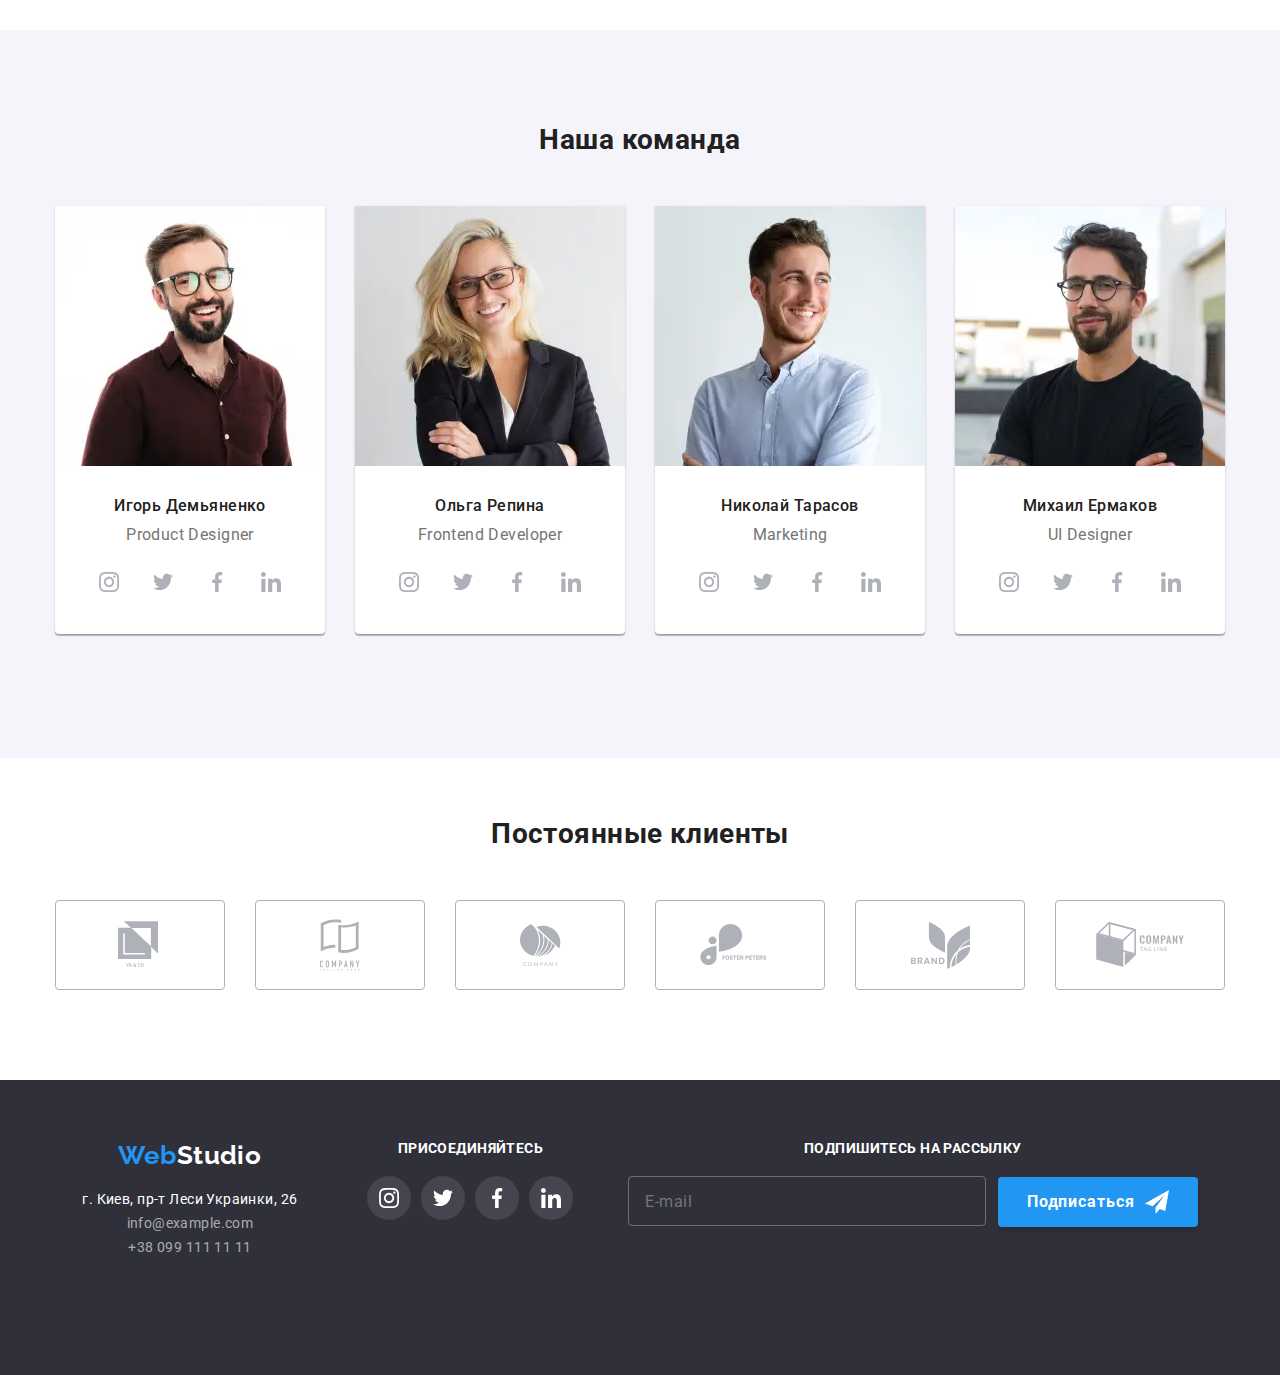
==== commit be4a3458: "commit on main" ====
--- a/index.html
+++ b/index.html
@@ -113,15 +113,27 @@
             <div class="container">
                 <ul class="job-list">
                     <li class="job-item">
-                        <img src="./images/webcreation.jpg" alt="Создание вебстраницы" width="370" height="294">
+                        <picture>
+                            <source srcset="./images/desktop/image_1.webp 1x, ./images/desktop/image_1@2x.webp 2x" media="(min-width:1200px)" type="image/webp" />
+                            <source srcset="./images/desktop/image_1.jpg 1x, ./images/desktop/image_1@2x.jpg 2x" media="(min-width:1200px)" />
+                            <img src="/images/desktop/image_1.jpg" alt="Десктопные приложения" aria-label="Десктопные приложения">
+                        </picture>
                         <p class="image-overlay">Десктопные приложения</p>
                     </li>
                     <li class="job-item">
-                        <img src="./images/mobapp.jpg" alt="Оптимизация для смартфона" width="370" height="294">
+                        <picture>
+                            <source srcset="./images/desktop/image_2.webp 1x, ./images/desktop/image_2@2x.webp 2x" media="(min-width:1200px)" type="image/webp" />
+                            <source srcset="./images/desktop/image_2.jpg 1x, ./images/desktop/image_2@2x.jpg 2x" media="(min-width:1200px)" />
+                            <img src="./images/mobapp.jpg" alt="Мобильные приложения" aria-label="Мобильные приложения">
+                        </picture>
                         <p class="image-overlay">Мобильные приложения</p>
                     </li>
                     <li class="job-item">
-                        <img src="./images/color.jpg" alt="Подбор цвета" width="370" height="294">
+                        <picture>
+                            <source srcset="./images/desktop/image_3.webp 1x, ./images/desktop/image_3@2x.webp 2x" media="(min-width:1200px)" type="image/webp" />
+                            <source srcset="./images/desktop/image_3.jpg 1x, ./images/desktop/image_3@2x.jpg 2x" media="(min-width:1200px)" />
+                            <img src="./images/desktop/image_3.jpg" alt="Дизайнерские решения" aria-label="Дизайнерские решения">
+                        </picture>
                         <p class="image-overlay">Дизайнерские решения</p>
                     </li>
                 </ul>
@@ -134,9 +146,14 @@
                     <li class="team-item">
                         <div class="team-container">
                             <picture class="team-image">
-
+                                <source srcset="./images/desktop/ihor.webp 1x, ./images/desktop/ihor@2x.webp 2x" media="(min-width:1200px)" type="image/webp">
+                                <source srcset="./images/desktop/ihor.jpg 1x, ./images/desktop/ihor@2x.jpg 2x" media="(min-width:1200px)">
+                                <source srcset="./images/tablet/ihor.webp 1x, ./images/tablet/ihor@2x.webp 2x" media="(min-width:768px)" type="image/webp">
+                                <source srcset="./images/tablet/ihor.jpg 1x, ./images/tablet/ihor@2x.jpg 2x" media="(min-width:768px)">
+                                <source srcset="./images/mobile/ihor.webp 1x, ./images/mobile/ihor@2x.webp 2x" media="(min-width:320px)" type="image/webp">
+                                <source srcset="./images/mobile/ihor.jpg 1x, ./images/mobile/ihor@2x.jpg 2x" media="(min-width:320px)">
+                                <img src="./images/Ihor.jpg" alt="Игорь Демьяненко" aria-label="Игорь Демьяненко">
                             </picture>
-                            <img src="./images/Ihor.jpg" alt="Игорь Демьяненко" width="270" height="260" class="employee-img">
                             <h3 class="employee-name">Игорь Демьяненко</h3>
                             <p class="employee-position">Product Designer</p>
                             <ul class="employee-social-list">
@@ -178,9 +195,14 @@
                     <li class="team-item">
                         <div class="team-container">
                             <picture class="team-image">
-
+                                <source srcset="./images/desktop/olha.webp 1x, ./images/desktop/olha@2x.webp 2x" media="(min-width:1200px)" type="image/webp">
+                                <source srcset="./images/desktop/olha.jpg 1x, ./images/desktop/olha@2x.jpg 2x" media="(min-width:1200px)">
+                                <source srcset="./images/tablet/olha.webp 1x, ./images/tablet/olha@2x.webp 2x" media="(min-width:768px)" type="image/webp">
+                                <source srcset="./images/tablet/olha.jpg 1x, ./images/tablet/olha@2x.jpg 2x" media="(min-width:768px)">
+                                <source srcset="./images/mobile/olha.webp 1x, ./images/mobile/olhar@2x.webp 2x" media="(min-width:320px)" type="image/webp">
+                                <source srcset="./images/mobile/olha.jpg 1x, ./images/mobile/olha@2x.jpg 2x" media="(min-width:320px)">
+                                <img src="./images/Ihor.jpg" alt="Ольга Репина" aria-label="Ольга Репина">
                             </picture>
-                            <img src="./images/Olha.jpg" alt="Ольга Репина" width="270" height="260" class="employee-img">
                             <h3 class="employee-name">Ольга Репина</h3>
                             <p class="employee-position">Frontend Developer</p>
                             <ul class="employee-social-list">
@@ -222,9 +244,14 @@
                     <li class="team-item">
                         <div class="team-container">
                             <picture class="team-image">
-
+                                <source srcset="./images/desktop/nicolas.webp 1x, ./images/desktop/nicolas@2x.webp 2x" media="(min-width:1200px)" type="image/webp">
+                                <source srcset="./images/desktop/nicolas.jpg 1x, ./images/desktop/nicolas@2x.jpg 2x" media="(min-width:1200px)">
+                                <source srcset="./images/tablet/nicolas.webp 1x, ./images/tablet/nicolas@2x.webp 2x" media="(min-width:768px)" type="image/webp">
+                                <source srcset="./images/tablet/nicolas.jpg 1x, ./images/tablet/nicolas@2x.jpg 2x" media="(min-width:768px)">
+                                <source srcset="./images/mobile/nicolas.webp 1x, ./images/mobile/nicolas@2x.webp 2x" media="(min-width:320px)" type="image/webp">
+                                <source srcset="./images/mobile/nicolas.jpg 1x, ./images/mobile/nicolas@2x.jpg 2x" media="(min-width:320px)">
+                                <img src="./images/Ihor.jpg" alt="Николай Тарасов" aria-label="Николай Тарасов">
                             </picture>
-                            <img src="./images/Nicolas.jpg" alt="Николай Тарасов" width="270" height="260" class="employee-img">
                             <h3 class="employee-name">Николай Тарасов</h3>
                             <p class="employee-position">Marketing</p>
                             <ul class="employee-social-list">
@@ -266,9 +293,14 @@
                     <li class="team-item">
                         <div class="team-container">
                             <picture class="team-image">
-
+                                <source srcset="./images/desktop/mike.webp 1x, ./images/desktop/mike@2x.webp 2x" media="(min-width:1200px)" type="image/webp">
+                                <source srcset="./images/desktop/mike.jpg 1x, ./images/desktop/mike@2x.jpg 2x" media="(min-width:1200px)">
+                                <source srcset="./images/tablet/mike.webp 1x, ./images/tablet/mike@2x.webp 2x" media="(min-width:768px)" type="image/webp">
+                                <source srcset="./images/tablet/mike.jpg 1x, ./images/tablet/mike@2x.jpg 2x" media="(min-width:768px)">
+                                <source srcset="./images/mobile/mike.webp 1x, ./images/mobile/mike@2x.webp 2x" media="(min-width:320px)" type="image/webp">
+                                <source srcset="./images/mobile/mike.jpg 1x, ./images/mobile/mike@2x.jpg 2x" media="(min-width:320px)">
+                                <img src="./images/Ihor.jpg" alt="Михаил Ермаков" aria-label="Михаил Ермаков">
                             </picture>
-                            <img src="./images/Mike.jpg" alt="Михаил Ермаков" width="270" height="260" class="employee-img">
                             <h3 class="employee-name">Михаил Ермаков</h3>
                             <p class="employee-position">UI Designer</p>
                             <ul class="employee-social-list">
@@ -362,68 +394,66 @@
     </main>
     <footer class="footer">
         <div class="container">
-            <div class="footer-container">
-                <ul class="footer-list">
-                    <li class="footer-item">
-                        <div class="logo--centered">
-                        <a href="./index.html" class="logo-link logo-link--inverse"><span>Web</span>Studio</a>
-                        </div>
-                        <address class="footer-address">
-                            <ul class="footer-address-list">
-                                <li class="address-item"><a href="https://www.google.com/maps/place/%D0%B1%D1%83%D0%BB.+%D0%9B%D0%B5%D1%81%D0%B8+%D0%A3%D0%BA%D1%80%D0%B0%D0%B8%D0%BD%D0%BA%D0%B8,+26,+%D0%9A%D0%B8%D0%B5%D0%B2,+%D0%A3%D0%BA%D1%80%D0%B0%D0%B8%D0%BD%D0%B0,+02000/@50.4265807,30.5361971,17z/data=!3m1!4b1!4m5!3m4!1s0x40d4cf0e033ecbe9:0x57a4dffefec77da0!8m2!3d50.4265807!4d30.5383858" class="link">г. Киев, пр-т Леси Украинки, 26</a></li>
-                                <li class="address-item"><a href="mailto:info@example.com" class="link-info">info@example.com</a></li>
-                                <li class="address-item"><a href="tel:+380991111111" class="link-info">+38 099 111 11 11</a></li>
-                            </ul>
-                        </address>
-                    </li>
-                    <li class="footer-item">
-                        <b class="join">Присоединяйтесь</b>
-                        <ul class="social-item">
-                            <li class="social-link">
-                                <a href="#" class="links link-instagram">
-                                    <svg class="icon-instagram">
-                                        <use href="./images/icons/sprite.svg#icon-instagram"></use>
-                                    </svg>
-                                </a>
-                            </li>
-                            <li class="social-link">
-                                <a href="#" class="links link-twitter">
-                                    <svg class="icon-twitter">
-                                        <use href="./images/icons/sprite.svg#icon-twitter"></use>
-                                    </svg>
-                                </a>
-                            </li>
-                            <li class="social-link">
-                                <a href="#" class="links link-facebook">
-                                    <svg class="icon-facebook">
-                                        <use href="./images/icons/sprite.svg#icon-facebook"></use>
-                                    </svg>
-                                </a>
-                            </li>
-                            <li class="social-link">
-                                <a href="#" class="links link-linkedin">
-                                    <svg class="icon-linkedin">
-                                        <use href="./images/icons/sprite.svg#icon-linkedin"></use>
-                                    </svg>
-                                </a>
-                            </li>
+            <div class="footer-list">
+                <div class="footer-item">
+                    <div class="logo logo--centered">
+                    <a href="./index.html" class="logo-link logo-link--inverse"><span>Web</span>Studio</a>
+                    </div>
+                    <address class="footer-address">
+                        <ul class="footer-address-list">
+                            <li class="address-item"><p>г. Киев, пр-т Леси Украинки, 26</p></li>
+                            <li class="address-item"><a href="mailto:info@example.com" class="link-info">info@example.com</a></li>
+                            <li class="address-item"><a href="tel:+380991111111" class="link-info">+38 099 111 11 11</a></li>
                         </ul>
-                    </li>
-                    <li class="footer-item">
-                        <b class="join">Подпишитесь на рассылку</b>
-                        <form action="" class="footer-form">
-                            <input type="email" name="email" placeholder="E-mail" class="footer-input" />
-                            <button type="submit" class="footer-button">
-                                Подписаться
-                                <svg class="iconsend" width="24" height="24">
-                                    <use href="./images/icons/sprite.svg#icon-send"></use>
+                    </address>
+                </div>
+                <div class="footer-item social">
+                    <b class="join">Присоединяйтесь</b>
+                    <ul class="social-item">
+                        <li class="social-link">
+                            <a href="#" class="links link-instagram">
+                                <svg class="icon-instagram">
+                                    <use href="./images/icons/sprite.svg#icon-instagram"></use>
                                 </svg>
-                            </button>
-                        </form>
-                    </li>
-                </ul>
-            </div>
-        </div>
+                            </a>
+                        </li>
+                        <li class="social-link">
+                            <a href="#" class="links link-twitter">
+                                <svg class="icon-twitter">
+                                    <use href="./images/icons/sprite.svg#icon-twitter"></use>
+                                </svg>
+                            </a>
+                        </li>
+                        <li class="social-link">
+                            <a href="#" class="links link-facebook">
+                                <svg class="icon-facebook">
+                                    <use href="./images/icons/sprite.svg#icon-facebook"></use>
+                                </svg>
+                            </a>
+                        </li>
+                        <li class="social-link">
+                            <a href="#" class="links link-linkedin">
+                                <svg class="icon-linkedin">
+                                    <use href="./images/icons/sprite.svg#icon-linkedin"></use>
+                                </svg>
+                            </a>
+                        </li>
+                    </ul>
+                </div>
+            </div>
+                <div class="footer-form-join">
+                    <form action="" class="footer-form">
+                        <label class="join" for="email-footer">Подпишитесь на рассылку</label>
+                        <input type="email" name="email" placeholder="E-mail" class="footer-input" />
+                        <button type="submit" class="footer-button">
+                            Подписаться
+                            <svg class="iconsend" width="24" height="24">
+                                <use href="./images/icons/sprite.svg#icon-send"></use>
+                            </svg>
+                        </button>
+                    </form>
+                </div>
+            </div>
     </footer>
     <div class="backdrop is-hidden" data-modal>
         <div class="modal">
@@ -460,11 +490,11 @@
                   <label for="comment" class="label">Комментарий</label>
                   <textarea name="comment" id="comment" class="textarea" placeholder="Введите текст"></textarea>
                   </div>
-                  <div class="form-field checkbox-field">
+                  <div class="checkbox-field">
                     <label class="label label-rules">
                       <input type="checkbox" name="policy" class="checkbox" />
                       <span class="checkbox-icon"></span>
-                      Соглашаюсь с рассылкой и принимаю
+                      <span class="label-rules-text">Соглашаюсь с рассылкой и принимаю</span>
                       <a href="" class="conditions">Условия договора</a>
                     </label>
                   </div>
--- a/css/main.min.css
+++ b/css/main.min.css
@@ -1,2 +1,2 @@
-.container{padding-left:15px;padding-right:15px;margin-left:auto;margin-right:auto}@media screen and (min-width: 480px){.container{width:480px}}@media screen and (min-width: 768px){.container{width:768px}}@media screen and (min-width: 1200px){.container{width:1200px}}html{-webkit-box-sizing:border-box;box-sizing:border-box;height:100%}*,*::before,*::after{-webkit-box-sizing:inherit;box-sizing:inherit;margin:0;padding:0}body{background-color:#fff;color:#212121;font-family:Roboto, sans-serif;font-size:14px;letter-spacing:0.03em;display:-webkit-box;display:-ms-flexbox;display:flex;-webkit-box-orient:vertical;-webkit-box-direction:normal;-ms-flex-direction:column;flex-direction:column;height:100%}header{-webkit-box-flex:0;-ms-flex-positive:0;flex-grow:0;-ms-flex-negative:0;flex-shrink:0;-ms-flex-preferred-size:auto;flex-basis:auto}main{-webkit-box-flex:1;-ms-flex-positive:1;flex-grow:1;-ms-flex-negative:0;flex-shrink:0;-ms-flex-preferred-size:auto;flex-basis:auto}footer{-webkit-box-flex:0;-ms-flex-positive:0;flex-grow:0;-ms-flex-negative:0;flex-shrink:0;-ms-flex-preferred-size:auto;flex-basis:auto}img{display:block;max-width:100%;height:auto}a{text-decoration:none}ul{list-style:none}address{font-style:normal}.section-title{font-weight:700;font-size:28px;line-height:1,17;text-align:center;margin-bottom:50px}.logo--centered{text-align:center;margin-bottom:20px}.logo-link{color:#212121;font-family:Raleway, sans-serif;font-weight:700;font-style:normal;font-size:26px;line-height:1.19;text-decoration:none;display:block;padding-top:15px;padding-bottom:15px}@media screen and (min-width: 768px){.logo-link{padding-top:24px;padding-bottom:24px}}.logo-link span{color:#2196F3}.logo-link--inverse{color:#fff;padding-bottom:0;padding-top:0}.accent{font-family:Raleway, sans-serif;color:#2196F3;font-weight:700;font-style:normal;font-size:26px;line-height:1.19}.header-logo{color:#212121}.header{position:relative;border-bottom:1px solid #ECECEC}.header .container{display:-webkit-box;display:-ms-flexbox;display:flex;-webkit-box-pack:justify;-ms-flex-pack:justify;justify-content:space-between}@media screen and (min-width: 768px){.header .container .logo{margin-right:88px}}@media screen and (min-width: 1200px){.header .container .logo{margin-right:93px}}.header .nav{display:-webkit-box;display:-ms-flexbox;display:flex;-webkit-box-align:center;-ms-flex-align:center;align-items:center}@media screen and (max-width: 767px){.menu-container{display:none;position:absolute;top:100%;left:0;width:100%;background-color:#fff;-webkit-box-shadow:0px 4px 8px rgba(0,0,0,0.04),0px 2px 4px rgba(0,0,0,0.08),0px 1px 3px rgba(0,0,0,0.16);box-shadow:0px 4px 8px rgba(0,0,0,0.04),0px 2px 4px rgba(0,0,0,0.08),0px 1px 3px rgba(0,0,0,0.16);padding:60px 0}.menu-container.is-open{display:block}}@media screen and (min-width: 768px){.menu-container{display:-webkit-box;display:-ms-flexbox;display:flex;-webkit-box-align:center;-ms-flex-align:center;align-items:center;-webkit-box-flex:1;-ms-flex-positive:1;flex-grow:1;-webkit-box-pack:justify;-ms-flex-pack:justify;justify-content:space-between}}@media screen and (min-width: 767px){.nav-container{margin-bottom:40px}}.site-nav-list{display:-webkit-box;display:-ms-flexbox;display:flex;-webkit-box-align:center;-ms-flex-align:center;align-items:center}@media screen and (max-width: 767px){.site-nav-list{-webkit-box-orient:vertical;-webkit-box-direction:normal;-ms-flex-direction:column;flex-direction:column}}.site-nav-link{position:relative;display:block;padding:32px 0;color:#212121;font-weight:500;line-height:1.15;letter-spacing:0.02em;text-decoration:none;text-transform:capitalize;-webkit-transition:color 250ms cubic-bezier(0.4, 0, 0.2, 1);transition:color 250ms cubic-bezier(0.4, 0, 0.2, 1)}.site-nav-link--current{color:#2196F3}@media screen and (max-width: 767px){.site-nav-link{padding:20px 0}}.site-nav-link:hover,.site-nav-link:focus{color:#2196F3}.site-nav-link::after{content:'';position:absolute;bottom:0;left:0;display:none;width:100%;height:4px;border-radius:2px;background-color:#2196F3}.site-nav-link--current::after{display:block}@media screen and (min-width: 768px){.site-nav-item:not(:last-child){margin-right:50px}}@media screen and (max-width: 767px){.adr-nav-list{display:-webkit-box;display:-ms-flexbox;display:flex;-webkit-box-orient:vertical;-webkit-box-direction:normal;-ms-flex-direction:column;flex-direction:column;-webkit-box-align:center;-ms-flex-align:center;align-items:center}}@media screen and (min-width: 1200px){.adr-nav-list{display:-webkit-box;display:-ms-flexbox;display:flex;-webkit-box-align:center;-ms-flex-align:center;align-items:center}}@media screen and (min-width: 768px) and (max-width: 1199px){.address-nav-item:first-child{margin-bottom:10px}}@media screen and (min-width: 1200px){.address-nav-item:first-child{margin-right:30px}}.address-nav-link{color:#757575;font-weight:500;line-height:1.17;letter-spacing:0.02em;text-decoration:none;-webkit-transition:color 250ms cubic-bezier(0.4, 0, 0.2, 1);transition:color 250ms cubic-bezier(0.4, 0, 0.2, 1);display:-webkit-box;display:-ms-flexbox;display:flex;-webkit-box-align:center;-ms-flex-align:center;align-items:center}.address-nav-link:hover,.address-nav-link:focus{color:#2196F3}@media screen and (max-width: 767px){.address-nav-link{margin-bottom:16px}}@media screen and (min-width: 1200px){.address-nav-link{display:-webkit-inline-box;display:-ms-inline-flexbox;display:inline-flex;padding:32px 0}}.nav-icon{margin-right:10px;fill:#757575;-webkit-transition:fill 250ms cubic-bezier(0.4, 0, 0.2, 1);transition:fill 250ms cubic-bezier(0.4, 0, 0.2, 1)}.icon-envelope{width:16px;height:12px}.icon-smartphone{width:10px;height:16px}.link-envelope:hover .icon-envelope,.link-envelope:focus .icon-envelope,.link-smartphone:hover .icon-smartphone,.linl-smartphone:focus .icon-smartphone{fill:#2196F3}.menu-button{border:none;background-color:transparent}@media screen and (min-width: 768px){.menu-button{display:none}}.menu-button.button-menu-icon{margin:0;fill:currentColor}.menu-button .icon--close{display:none}.menu-button .icon--menu{display:block}.menu-button.is-open .icon--close{display:block}.menu-button.is-open .icon--menu{display:none}.menu-button:hover .icon,.menu-button:focus .icon{fill:#2196F3}.features{padding:60px 0}@media screen and (min-width: 1200px){.features{padding:94px 0}}.iconblock{display:-webkit-box;display:-ms-flexbox;display:flex;margin-bottom:30px;height:120px;background-color:#F5F4FA;border-radius:4px;-webkit-box-pack:center;-ms-flex-pack:center;justify-content:center;-webkit-box-align:center;-ms-flex-align:center;align-items:center}@media screen and (min-width: 768px){.features-list{display:-webkit-box;display:-ms-flexbox;display:flex;-ms-flex-wrap:wrap;flex-wrap:wrap}}@media screen and (max-width: 767px){.features-item:not(:last-child){margin-bottom:30px}}@media screen and (min-width: 768px){.features-item{width:calc((100% - 30px) / 2)}.features-item:nth-child(2n+1){margin-right:30px}}@media screen and (min-width: 768px) and (max-width: 1199px){.features-item:not(:nth-last-child(-n+2)){margin-bottom:30px}}@media screen and (min-width: 1200px){.features-item{width:calc((100%-90px) / 4)}.features-item:not(:nth-child(4n)){margin-right:30px}}.features-icon{width:70px;height:70px}.features-title{margin-top:30px;margin-bottom:10px;font-size:14px;text-transform:uppercase;text-align:center}.section-title.visually-hidden{position:absolute;width:1px;height:1px;margin:-1px;border:0;padding:0;clip:rect(0 0 0 0);overflow:hidden}.discription{color:#757575;font-weight:400;font-size:14px;line-height:1.71}.our-job{display:-webkit-box;display:-ms-flexbox;display:flex;margin-top:0px;padding-top:0px}@media screen and (max-width: 1200px){.our-job{display:none}}.our-job .job-list{display:-webkit-box;display:-ms-flexbox;display:flex}.image-overlay{position:absolute;bottom:0;left:0;right:0;padding:27px 0;background-color:rgba(47,48,58,0.8);font-weight:700;line-height:1.14;text-align:center;text-transform:uppercase;color:#fff}.job-item{width:calc((100% - 60px) / 3);margin-right:30px;position:relative}.job-item:nth-child(){margin-right:0}.section-title{color:#212121;font-weight:700;font-size:36px;line-height:1.67;text-align:center;margin-bottom:50px}.section-team{background-color:#F5F4FA;padding:60px 0}@media screen and (min-width: 1200px){.section-team{padding:94px 0}}.team-list{display:-webkit-box;display:-ms-flexbox;display:flex;-webkit-box-pack:center;-ms-flex-pack:center;justify-content:center;-ms-flex-wrap:wrap;flex-wrap:wrap}@media screen and (min-width: 768px){.team-list{-webkit-box-pack:justify;-ms-flex-pack:justify;justify-content:space-between}}@media screen and (max-width: 767px){.team-item:not(:last-child){margin-bottom:30px}}@media screen and (min-width: 768px){.team-item:not(:nth-last-child(-n+2)){margin-bottom:30px}}.team-container{background:#fff;-webkit-box-shadow:0px 1px 3px rgba(0,0,0,0.12),0px 1px 1px rgba(0,0,0,0.14),0px 2px 1px rgba(0,0,0,0.2);box-shadow:0px 1px 3px rgba(0,0,0,0.12),0px 1px 1px rgba(0,0,0,0.14),0px 2px 1px rgba(0,0,0,0.2);border-radius:0px 0px 4px 4px;padding-bottom:30px}.team-image{display:block;margin-bottom:30px}.employee-name{font-weight:500;font-size:16px;line-height:1.19;text-align:center;text-transform:capitalize;margin-bottom:10px}.employee-position{color:#757575;font-weight:400;font-size:16px;line-height:1.19;text-align:center;margin-bottom:16px}.employee-social-list{list-style:none;display:-webkit-box;display:-ms-flexbox;display:flex;-webkit-box-pack:center;-ms-flex-pack:center;justify-content:center}.employee-social-item:not(:nth-child(4)){margin-right:10px}.employee-link{display:-webkit-box;display:-ms-flexbox;display:flex;width:44px;height:44px;color:#AFB1B8;background-color:#fff;border-radius:50%;background-repeat:no-repeat;background-position:center;-webkit-box-pack:center;-ms-flex-pack:center;justify-content:center;-webkit-box-align:center;-ms-flex-align:center;align-items:center;-webkit-transition:background-color 250ms cubic-bezier(0.4, 0, 0.2, 1);transition:background-color 250ms cubic-bezier(0.4, 0, 0.2, 1)}.employee-link:hover,.employee-link:focus{background-color:#2196F3}.employee-icon{width:20px;height:20px;fill:currentColor;-webkit-transition:fill 250ms cubic-bezier(0.4, 0, 0.2, 1);transition:fill 250ms cubic-bezier(0.4, 0, 0.2, 1)}.employee-link:hover .employee-icon,.employee-link:focus .employee-icon{fill:#fff}.clients{padding:60px 0}.clients-list{display:-webkit-box;display:-ms-flexbox;display:flex;-ms-flex-wrap:wrap;flex-wrap:wrap}@media screen and (max-width: 479px){.clients-item{width:calc((100% - 15px) / 2)}.clients-item:not(:nth-last-child(-n+2)){margin-bottom:15px}.clients-item:nth-child(2n+1){margin-right:15px}}@media screen and (min-width: 480px) and (max-width: 767px){.clients-item{width:calc((100% - 30px) / 2)}.clients-item:not(:nth-last-child(-n+2)){margin-bottom:30px}.clients-item:nth-child(2n+1){margin-right:30px}}@media screen and (min-width: 768px){.clients-item{width:calc((100% - 60px) / 3)}.clients-item:not(:nth-last-child(-n+3)){margin-bottom:30px}.clients-item:not(:nth-child(3n)){margin-right:30px}}@media screen and (min-width: 1200px){.clients-item{width:170px;margin-bottom:0}.clients-item:not(:last-child){margin-right:30px}}.clients-link{display:-webkit-box;display:-ms-flexbox;display:flex;width:100%;height:90px;-webkit-box-align:center;-ms-flex-align:center;align-items:center;-webkit-box-pack:center;-ms-flex-pack:center;justify-content:center;border:1px solid #AFB1B8;border-radius:4px;color:#AFB1B8;-webkit-transition:border-color 250ms cubic-bezier(0.4, 0, 0.2, 1);transition:border-color 250ms cubic-bezier(0.4, 0, 0.2, 1)}.clients-link:hover,.clients-link:focus{border:1px solid #2196F3}.clients-link:hover .icon-client,.clients-link:focus .icon-client{fill:#2196F3}.icon-client{fill:currentColor;-webkit-transition:fill 250ms cubic-bezier(0.4, 0, 0.2, 1);transition:fill 250ms cubic-bezier(0.4, 0, 0.2, 1)}.clients-icon-1{width:44.27px;height:49.23px;fill:#AFB1B8}.clients-icon-2{width:40px;height:52px;fill:#AFB1B8}.clients-icon-3{width:41px;height:42.6px;fill:#AFB1B8}.clients-icon-4{width:79.66px;height:42.02px;fill:#AFB1B8}.clients-icon-5{width:59px;height:47px;fill:#AFB1B8}.clients-icon-6{width:88.48px;height:45.44px;fill:#AFB1B8}.footer{background-color:#2F303A;color:#fff;padding-top:60px;padding-bottom:60px}@media screen and (min-width: 1200px){.footer .container{display:-webkit-box;display:-ms-flexbox;display:flex;-ms-flex-pack:distribute;justify-content:space-around}}.footer-list{margin-bottom:60px}@media screen and (min-width: 768px){.footer-list{display:-webkit-box;display:-ms-flexbox;display:flex;-ms-flex-pack:distribute;justify-content:space-around}}.footer-item:not(:last-child){margin-bottom:60px}@media screen and (min-width: 768px){.footer-item:not(:last-child){margin-bottom:0}}@media screen and (min-width: 1200px){.footer-item:not(:last-child){margin-right:70px}}.address-item{text-align:center}.address-item a{color:rgba(255,255,255,0.6)}.address-item:not(:last-child){margin-bottom:8px}.join{display:block;text-align:center;text-transform:uppercase;margin-bottom:20px;font-weight:700}.social-item{display:-webkit-box;display:-ms-flexbox;display:flex;-webkit-box-pack:center;-ms-flex-pack:center;justify-content:center}.links{display:-webkit-box;display:-ms-flexbox;display:flex;width:44px;height:44px;color:#fff;background-color:rgba(255,255,255,0.1);border-radius:50%;background-repeat:no-repeat;background-position:center;-webkit-box-pack:center;-ms-flex-pack:center;justify-content:center;-webkit-box-align:center;-ms-flex-align:center;align-items:center;-webkit-transition:background-color 250ms cubic-bezier(0.4, 0, 0.2, 1);transition:background-color 250ms cubic-bezier(0.4, 0, 0.2, 1)}.links:hover,.links:focus{background-color:#2196F3}.social-link:not(:nth-child(4)){margin-right:10px}.icon-instagram,.icon-twitter,.icon-facebook,.icon-linkedin{width:20px;height:20px;fill:#fff}.footer-input{width:100%;height:50px;padding:15px 16px;margin-bottom:20px;outline:none;background-color:transparent;border:1px solid rgba(255,255,255,0.3);border-radius:4px;font-size:16px;font-weight:400;line-height:1.25;letter-spacing:0.03em;color:rgba(255,255,255,0.6)}@media screen and (min-width: 480px){.footer-input{width:450px}}@media screen and (min-width: 768px){.footer-input{display:block;margin-left:auto;margin-right:auto}}@media screen and (min-width: 768px){.footer-input{display:-webkit-inline-box;display:-ms-inline-flexbox;display:inline-flex;margin-right:8px;margin-bottom:0;width:358px}}.footer-button{display:block;margin:0 auto;width:200px;height:50px;padding:10px 29px;border-radius:4px;-webkit-box-shadow:0px 4px 4px rgba(0,0,0,0.15);box-shadow:0px 4px 4px rgba(0,0,0,0.15);color:#fff;background-color:#2196F3;font-size:16px;line-height:1.87;font-weight:700;letter-spacing:0.06em;text-align:left;border:none;display:-webkit-box;display:-ms-flexbox;display:flex;-webkit-box-pack:justify;-ms-flex-pack:justify;justify-content:space-between;-webkit-box-align:center;-ms-flex-align:center;align-items:center;cursor:pointer}@media screen and (min-width: 1200px){.footer-button{display:-webkit-inline-box;display:-ms-inline-flexbox;display:inline-flex}}.footer-button:hover{color:#fff;background-color:#188ce8}.iconsend{width:24px;height:24px;fill:#fff}.backdrop{position:fixed;top:0;left:0;width:100%;height:100%;background-color:rgba(0,0,0,0.2);opacity:1;-webkit-transition:opacity 250ms cubic-bezier(0.4, 0, 0.2, 1);transition:opacity 250ms cubic-bezier(0.4, 0, 0.2, 1);padding:93px 15px;overflow-y:scroll}.backdrop.is-hidden{opacity:0;pointer-events:none}.modal{position:absolute;top:50%;left:50%;background-color:#fff;-webkit-box-shadow:0px 1px 3px rgba(0,0,0,0.12),0px 1px 1px rgba(0,0,0,0.14),0px 2px 1px rgba(0,0,0,0.2);box-shadow:0px 1px 3px rgba(0,0,0,0.12),0px 1px 1px rgba(0,0,0,0.14),0px 2px 1px rgba(0,0,0,0.2);border-radius:4px;padding:40px;-webkit-transform:translate(-50%, -50%) scale(1);transform:translate(-50%, -50%) scale(1);-webkit-transition:-webkit-transform 250ms cubic-bezier(0.4, 0, 0.2, 1);transition:-webkit-transform 250ms cubic-bezier(0.4, 0, 0.2, 1);transition:transform 250ms cubic-bezier(0.4, 0, 0.2, 1);transition:transform 250ms cubic-bezier(0.4, 0, 0.2, 1), -webkit-transform 250ms cubic-bezier(0.4, 0, 0.2, 1)}@media screen and (min-width: 480px){.modal{max-width:450px;width:100%}}@media screen and (min-width: 1170px){.modal{max-width:528px;width:100%}}
+.container{padding-left:15px;padding-right:15px;margin-left:auto;margin-right:auto}@media screen and (min-width: 480px){.container{width:480px}}@media screen and (min-width: 768px){.container{width:768px}}@media screen and (min-width: 1200px){.container{width:1200px}}html{-webkit-box-sizing:border-box;box-sizing:border-box;height:100%}*,*::before,*::after{-webkit-box-sizing:inherit;box-sizing:inherit;margin:0;padding:0}body{background-color:#fff;color:#212121;font-family:Roboto, sans-serif;font-size:14px;letter-spacing:0.03em;display:-webkit-box;display:-ms-flexbox;display:flex;-webkit-box-orient:vertical;-webkit-box-direction:normal;-ms-flex-direction:column;flex-direction:column;height:100%}header{-webkit-box-flex:0;-ms-flex-positive:0;flex-grow:0;-ms-flex-negative:0;flex-shrink:0;-ms-flex-preferred-size:auto;flex-basis:auto}main{-webkit-box-flex:1;-ms-flex-positive:1;flex-grow:1;-ms-flex-negative:0;flex-shrink:0;-ms-flex-preferred-size:auto;flex-basis:auto}footer{-webkit-box-flex:0;-ms-flex-positive:0;flex-grow:0;-ms-flex-negative:0;flex-shrink:0;-ms-flex-preferred-size:auto;flex-basis:auto}img{display:block;max-width:100%;height:auto}a{text-decoration:none}ul{list-style:none}address{font-style:normal}.section-title{font-weight:700;font-size:28px;line-height:1,17;text-align:center;margin-bottom:50px}.logo--centered{text-align:center;margin-bottom:20px}.logo-link{color:#212121;font-family:Raleway, sans-serif;font-weight:700;font-style:normal;font-size:26px;line-height:1.19;text-decoration:none;display:block;padding-top:15px;padding-bottom:15px}@media screen and (min-width: 768px){.logo-link{padding-top:24px;padding-bottom:24px}}.logo-link span{color:#2196F3}.logo-link--inverse{color:#fff;padding-bottom:0;padding-top:0}.accent{font-family:Raleway, sans-serif;color:#2196F3;font-weight:700;font-style:normal;font-size:26px;line-height:1.19}.header-logo{color:#212121}.header{position:relative;border-bottom:1px solid #ECECEC}.header .container{display:-webkit-box;display:-ms-flexbox;display:flex;-webkit-box-pack:justify;-ms-flex-pack:justify;justify-content:space-between}@media screen and (min-width: 768px){.header .container .logo{margin-right:88px}}@media screen and (min-width: 1200px){.header .container .logo{margin-right:93px}}@media screen and (max-width: 767px){.menu-container{display:none;position:absolute;top:100%;left:0;width:100%;background-color:#fff;-webkit-box-shadow:0px 4px 8px rgba(0,0,0,0.04),0px 2px 4px rgba(0,0,0,0.08),0px 1px 3px rgba(0,0,0,0.16);box-shadow:0px 4px 8px rgba(0,0,0,0.04),0px 2px 4px rgba(0,0,0,0.08),0px 1px 3px rgba(0,0,0,0.16);padding:60px 0}.menu-container.is-open{display:block}}@media screen and (min-width: 768px){.menu-container{display:-webkit-box;display:-ms-flexbox;display:flex;-webkit-box-align:center;-ms-flex-align:center;align-items:center;-webkit-box-flex:1;-ms-flex-positive:1;flex-grow:1;-webkit-box-pack:justify;-ms-flex-pack:justify;justify-content:space-between}}@media screen and (min-width: 767px){.nav-container{margin-bottom:40px}}.site-nav-list{display:-webkit-box;display:-ms-flexbox;display:flex;-webkit-box-align:center;-ms-flex-align:center;align-items:center}@media screen and (max-width: 767px){.site-nav-list{-webkit-box-orient:vertical;-webkit-box-direction:normal;-ms-flex-direction:column;flex-direction:column}}.site-nav-link{position:relative;display:block;padding:32px 0;color:#212121;font-weight:500;line-height:1.15;letter-spacing:0.02em;text-decoration:none;text-transform:capitalize;-webkit-transition:color 250ms cubic-bezier(0.4, 0, 0.2, 1);transition:color 250ms cubic-bezier(0.4, 0, 0.2, 1)}.site-nav-link--current{color:#2196F3}@media screen and (max-width: 767px){.site-nav-link{padding:20px 0}}.site-nav-link:hover,.site-nav-link:focus{color:#2196F3}.site-nav-link::after{content:'';position:absolute;bottom:0;left:0;display:none;width:100%;height:4px;border-radius:2px;background-color:#2196F3}.site-nav-link--current::after{display:block}@media screen and (min-width: 768px){.site-nav-item:not(:last-child){margin-right:50px}}@media screen and (max-width: 767px){.adr-nav-list{display:-webkit-box;display:-ms-flexbox;display:flex;-webkit-box-orient:vertical;-webkit-box-direction:normal;-ms-flex-direction:column;flex-direction:column;-webkit-box-align:center;-ms-flex-align:center;align-items:center}}@media screen and (min-width: 1200px){.adr-nav-list{display:-webkit-box;display:-ms-flexbox;display:flex;-webkit-box-align:center;-ms-flex-align:center;align-items:center}}@media screen and (min-width: 768px) and (max-width: 1199px){.address-nav-item:first-child{margin-bottom:10px}}@media screen and (min-width: 1200px){.address-nav-item:first-child{margin-right:30px}}.address-nav-link{color:#757575;font-weight:500;line-height:1.17;letter-spacing:0.02em;text-decoration:none;-webkit-transition:color 250ms cubic-bezier(0.4, 0, 0.2, 1);transition:color 250ms cubic-bezier(0.4, 0, 0.2, 1);display:-webkit-box;display:-ms-flexbox;display:flex;-webkit-box-align:center;-ms-flex-align:center;align-items:center}.address-nav-link:hover,.address-nav-link:focus{color:#2196F3}@media screen and (max-width: 767px){.address-nav-link{margin-bottom:16px}}@media screen and (min-width: 1200px){.address-nav-link{display:-webkit-inline-box;display:-ms-inline-flexbox;display:inline-flex;padding:32px 0}}.nav-icon{margin-right:10px;fill:#757575;-webkit-transition:fill 250ms cubic-bezier(0.4, 0, 0.2, 1);transition:fill 250ms cubic-bezier(0.4, 0, 0.2, 1)}.icon-envelope{width:16px;height:12px}.icon-smartphone{width:10px;height:16px}.link-envelope:hover .icon-envelope,.link-envelope:focus .icon-envelope,.link-smartphone:hover .icon-smartphone,.linl-smartphone:focus .icon-smartphone{fill:#2196F3}.menu-button{border:none;background-color:transparent}@media screen and (min-width: 768px){.menu-button{display:none}}.menu-button.button-menu-icon{margin:0;fill:currentColor}.menu-button .icon--close{display:none}.menu-button .icon--menu{display:block}.menu-button.is-open .icon--close{display:block}.menu-button.is-open .icon--menu{display:none}.menu-button:hover .icon,.menu-button:focus .icon{fill:#2196F3}.hero{width:100%;height:400px;margin:0 auto;display:-webkit-box;display:-ms-flexbox;display:flex;-webkit-box-align:center;-ms-flex-align:center;align-items:center;text-align:center;background-color:#c4c4c4;background-image:-webkit-gradient(linear, left top, right top, from(rgba(47,48,58,0.4)), to(rgba(47,48,58,0.4))),url("/images/mobile/hero-mobile.jpg");background-image:linear-gradient(to right, rgba(47,48,58,0.4), rgba(47,48,58,0.4)),url("/images/mobile/hero-mobile.jpg");background-repeat:no-repeat;background-position:center;background-size:cover}@media screen and (min-device-pixel-ratio: 2), screen and (-webkit-min-device-pixel-ratio: 2), screen and (min-resolution: 192dpi), screen and (min-resolution: 2dppx){.hero{background-image:-webkit-gradient(linear, left top, right top, from(rgba(47,48,58,0.4)), to(rgba(47,48,58,0.4))),url("/images/mobile/hero-mobile@2x.jpg");background-image:linear-gradient(to right, rgba(47,48,58,0.4), rgba(47,48,58,0.4)),url("/images/mobile/hero-mobile@2x.jpg")}}@media screen and (min-width: 768px){.hero{background-image:-webkit-gradient(linear, left top, right top, from(rgba(47,48,58,0.4)), to(rgba(47,48,58,0.4))),url("/images/tablet/hero-tablet.jpg");background-image:linear-gradient(to right, rgba(47,48,58,0.4), rgba(47,48,58,0.4)),url("/images/tablet/hero-tablet.jpg")}}@media screen and (min-width: 768px) and (min-device-pixel-ratio: 2), screen and (min-width: 768px) and (-webkit-min-device-pixel-ratio: 2), screen and (min-width: 768px) and (min-resolution: 192dpi), screen and (min-width: 768px) and (min-resolution: 2dppx){.hero{background-image:-webkit-gradient(linear, left top, right top, from(rgba(47,48,58,0.4)), to(rgba(47,48,58,0.4))),url("/images/tablet/hero-tablet@2x.jpg");background-image:linear-gradient(to right, rgba(47,48,58,0.4), rgba(47,48,58,0.4)),url("/images/tablet/hero-tablet@2x.jpg")}}@media screen and (min-width: 1200px){.hero{background-image:-webkit-gradient(linear, left top, right top, from(rgba(47,48,58,0.4)), to(rgba(47,48,58,0.4))),url("/images/desktop/hero-desktop.jpg");background-image:linear-gradient(to right, rgba(47,48,58,0.4), rgba(47,48,58,0.4)),url("/images/desktop/hero-desktop.jpg");height:600px}}@media screen and (min-width: 1200px) and (min-device-pixel-ratio: 2), screen and (min-width: 1200px) and (-webkit-min-device-pixel-ratio: 2), screen and (min-width: 1200px) and (min-resolution: 192dpi), screen and (min-width: 1200px) and (min-resolution: 2dppx){.hero{background-image:-webkit-gradient(linear, left top, right top, from(rgba(47,48,58,0.4)), to(rgba(47,48,58,0.4))),url("/images/desktop/hero-desktop@2x.jpg");background-image:linear-gradient(to right, rgba(47,48,58,0.4), rgba(47,48,58,0.4)),url("/images/desktop/hero-desktop@2x.jpg")}}.hero-title{color:#fff;font-style:normal;font-weight:900;font-size:24px;line-height:1.61;text-transform:uppercase;letter-spacing:0.06em;margin-bottom:30px}@media screen and (min-width: 1200px){.hero-title{line-height:1.36;font-size:44px}}.hero-button{display:inline-block;border-radius:4px;min-width:200px;height:50px;padding:10px 32px;color:#fff;background-color:#2196F3;font-weight:700;font-size:16px;line-height:1.87;text-align:center;letter-spacing:0.06em;text-decoration:none;border:none;outline:none;cursor:pointer;-webkit-transition:background-color 250ms cubic-bezier(0.4, 0, 0.2, 1),color 250ms cubic-bezier(0.4, 0, 0.2, 1);transition:background-color 250ms cubic-bezier(0.4, 0, 0.2, 1),color 250ms cubic-bezier(0.4, 0, 0.2, 1)}.hero-button:hover,.hero-button:focus{background-color:#F5F4FA;color:#2196F3}.features{padding:60px 0}@media screen and (min-width: 1200px){.features{padding:94px 0}}.iconblock{display:-webkit-box;display:-ms-flexbox;display:flex;margin-bottom:30px;height:120px;background-color:#F5F4FA;border-radius:4px;-webkit-box-pack:center;-ms-flex-pack:center;justify-content:center;-webkit-box-align:center;-ms-flex-align:center;align-items:center}@media screen and (min-width: 768px){.features-list{display:-webkit-box;display:-ms-flexbox;display:flex;-ms-flex-wrap:wrap;flex-wrap:wrap}}@media screen and (max-width: 767px){.features-item:not(:last-child){margin-bottom:30px}}@media screen and (min-width: 768px){.features-item{width:calc((100% - 30px) / 2)}.features-item:nth-child(2n+1){margin-right:30px}}@media screen and (min-width: 768px) and (max-width: 1199px){.features-item:not(:nth-last-child(-n+2)){margin-bottom:30px}}@media screen and (min-width: 1200px){.features-item{width:calc((100% - 90px) / 4)}.features-item:not(:nth-child(4n)){margin-right:30px}}.features-icon{width:70px;height:70px}.features-title{font-weight:700;line-height:1.14;text-transform:uppercase;text-align:center;margin-bottom:10px}@media screen and (min-width: 768px){.features-title{text-align-last:left}}.section-title.visually-hidden{position:absolute;width:1px;height:1px;margin:-1px;border:0;padding:0;clip:rect(0 0 0 0);overflow:hidden}.discription{color:#757575;font-weight:400;font-size:14px;line-height:1.71}.our-job{padding:0 0 94px;display:none}@media screen and (min-width: 1200px){.our-job{display:block}}.job-list{display:-webkit-box;display:-ms-flexbox;display:flex;-webkit-box-pack:justify;-ms-flex-pack:justify;justify-content:space-between}.job-item{position:relative}.image-overlay{position:absolute;bottom:0;left:0;right:0;padding:27px 0;background-color:rgba(47,48,58,0.8);font-weight:700;line-height:1.14;text-align:center;text-transform:uppercase;color:#fff}.section-team{background-color:#F5F4FA;padding:60px 0}@media screen and (min-width: 1200px){.section-team{padding:94px 0}}.team-list{display:-webkit-box;display:-ms-flexbox;display:flex;-webkit-box-pack:center;-ms-flex-pack:center;justify-content:center;-ms-flex-wrap:wrap;flex-wrap:wrap}@media screen and (min-width: 768px){.team-list{-webkit-box-pack:justify;-ms-flex-pack:justify;justify-content:space-between}}@media screen and (max-width: 767px){.team-item:not(:last-child){margin-bottom:30px}}@media screen and (min-width: 768px){.team-item:not(:nth-last-child(-n+2)){margin-bottom:30px}}.team-container{background:#fff;-webkit-box-shadow:0px 1px 3px rgba(0,0,0,0.12),0px 1px 1px rgba(0,0,0,0.14),0px 2px 1px rgba(0,0,0,0.2);box-shadow:0px 1px 3px rgba(0,0,0,0.12),0px 1px 1px rgba(0,0,0,0.14),0px 2px 1px rgba(0,0,0,0.2);border-radius:0px 0px 4px 4px;padding-bottom:30px}.team-image{display:block;margin-bottom:30px}.employee-name{font-weight:500;font-size:16px;line-height:1.19;text-align:center;text-transform:capitalize;margin-bottom:10px}.employee-position{color:#757575;font-weight:400;font-size:16px;line-height:1.19;text-align:center;margin-bottom:16px}.employee-social-list{list-style:none;display:-webkit-box;display:-ms-flexbox;display:flex;-webkit-box-pack:center;-ms-flex-pack:center;justify-content:center}.employee-social-item:not(:nth-child(4)){margin-right:10px}.employee-link{display:-webkit-box;display:-ms-flexbox;display:flex;width:44px;height:44px;color:#AFB1B8;background-color:#fff;border-radius:50%;background-repeat:no-repeat;background-position:center;-webkit-box-pack:center;-ms-flex-pack:center;justify-content:center;-webkit-box-align:center;-ms-flex-align:center;align-items:center;-webkit-transition:background-color 250ms cubic-bezier(0.4, 0, 0.2, 1);transition:background-color 250ms cubic-bezier(0.4, 0, 0.2, 1)}.employee-link:hover,.employee-link:focus{background-color:#2196F3}.employee-icon{width:20px;height:20px;fill:currentColor;-webkit-transition:fill 250ms cubic-bezier(0.4, 0, 0.2, 1);transition:fill 250ms cubic-bezier(0.4, 0, 0.2, 1)}.employee-link:hover .employee-icon,.employee-link:focus .employee-icon{fill:#fff}.clients{padding:60px 0}.clients-list{display:-webkit-box;display:-ms-flexbox;display:flex;-ms-flex-wrap:wrap;flex-wrap:wrap}@media screen and (max-width: 479px){.clients-item{width:calc((100% - 15px) / 2)}.clients-item:not(:nth-last-child(-n+2)){margin-bottom:15px}.clients-item:nth-child(2n+1){margin-right:15px}}@media screen and (min-width: 480px) and (max-width: 767px){.clients-item{width:calc((100% - 30px) / 2)}.clients-item:not(:nth-last-child(-n+2)){margin-bottom:30px}.clients-item:nth-child(2n+1){margin-right:30px}}@media screen and (min-width: 768px){.clients-item{width:calc((100% - 60px) / 3)}.clients-item:not(:nth-last-child(-n+3)){margin-bottom:30px}.clients-item:not(:nth-child(3n)){margin-right:30px}}@media screen and (min-width: 1200px){.clients-item{width:170px;margin-bottom:0}.clients-item:not(:last-child){margin-right:30px}}.clients-link{display:-webkit-box;display:-ms-flexbox;display:flex;width:100%;height:90px;-webkit-box-align:center;-ms-flex-align:center;align-items:center;-webkit-box-pack:center;-ms-flex-pack:center;justify-content:center;border:1px solid #AFB1B8;border-radius:4px;color:#AFB1B8;-webkit-transition:border-color 250ms cubic-bezier(0.4, 0, 0.2, 1);transition:border-color 250ms cubic-bezier(0.4, 0, 0.2, 1)}.clients-link:hover,.clients-link:focus{border:1px solid #2196F3}.clients-link:hover .icon-client,.clients-link:focus .icon-client{fill:#2196F3}.icon-client{fill:currentColor;-webkit-transition:fill 250ms cubic-bezier(0.4, 0, 0.2, 1);transition:fill 250ms cubic-bezier(0.4, 0, 0.2, 1)}.clients-icon-1{width:44.27px;height:49.23px;fill:#AFB1B8}.clients-icon-2{width:40px;height:52px;fill:#AFB1B8}.clients-icon-3{width:41px;height:42.6px;fill:#AFB1B8}.clients-icon-4{width:79.66px;height:42.02px;fill:#AFB1B8}.clients-icon-5{width:59px;height:47px;fill:#AFB1B8}.clients-icon-6{width:88.48px;height:45.44px;fill:#AFB1B8}.footer{background-color:#2F303A;color:#fff;padding-top:60px;padding-bottom:60px}@media screen and (min-width: 1200px){.footer .container{display:-webkit-box;display:-ms-flexbox;display:flex;-ms-flex-pack:distribute;justify-content:space-around}}.footer-list{margin-bottom:60px}@media screen and (min-width: 768px){.footer-list{display:-webkit-box;display:-ms-flexbox;display:flex;-ms-flex-pack:distribute;justify-content:space-around}}.footer-item:not(:last-child){margin-bottom:60px}@media screen and (min-width: 768px){.footer-item:not(:last-child){margin-bottom:0}}@media screen and (min-width: 1200px){.footer-item:not(:last-child){margin-right:70px}}.address-item{text-align:center}.address-item a{color:rgba(255,255,255,0.6)}.address-item:not(:last-child){margin-bottom:8px}.join{display:block;text-align:center;text-transform:uppercase;margin-bottom:20px;font-weight:700}.social-item{display:-webkit-box;display:-ms-flexbox;display:flex;-webkit-box-pack:center;-ms-flex-pack:center;justify-content:center}.links{display:-webkit-box;display:-ms-flexbox;display:flex;width:44px;height:44px;color:#fff;background-color:rgba(255,255,255,0.1);border-radius:50%;background-repeat:no-repeat;background-position:center;-webkit-box-pack:center;-ms-flex-pack:center;justify-content:center;-webkit-box-align:center;-ms-flex-align:center;align-items:center;-webkit-transition:background-color 250ms cubic-bezier(0.4, 0, 0.2, 1);transition:background-color 250ms cubic-bezier(0.4, 0, 0.2, 1)}.links:hover,.links:focus{background-color:#2196F3}.social-link:not(:last-child){margin-right:10px}.icon-instagram,.icon-twitter,.icon-facebook,.icon-linkedin{width:20px;height:20px;fill:#fff}.footer-input{width:100%;height:50px;padding:15px 16px;margin-bottom:20px;outline:none;background-color:transparent;border:1px solid rgba(255,255,255,0.3);border-radius:4px;font-size:16px;font-weight:400;line-height:1.25;letter-spacing:0.03em;color:rgba(255,255,255,0.6)}@media screen and (min-width: 480px){.footer-input{width:450px}}@media screen and (min-width: 768px){.footer-input{display:block;margin-left:auto;margin-right:auto}}@media screen and (min-width: 1200px){.footer-input{display:-webkit-inline-box;display:-ms-inline-flexbox;display:inline-flex;margin-right:8px;margin-bottom:0;width:358px}}.footer-button{display:block;margin:0 auto;width:200px;height:50px;padding:10px 29px;border-radius:4px;-webkit-box-shadow:0px 4px 4px rgba(0,0,0,0.15);box-shadow:0px 4px 4px rgba(0,0,0,0.15);color:#fff;background-color:#2196F3;font-size:16px;line-height:1.87;font-weight:700;letter-spacing:0.06em;text-align:left;border:none;display:-webkit-box;display:-ms-flexbox;display:flex;-webkit-box-pack:justify;-ms-flex-pack:justify;justify-content:space-between;-webkit-box-align:center;-ms-flex-align:center;align-items:center;cursor:pointer}@media screen and (min-width: 1200px){.footer-button{display:-webkit-inline-box;display:-ms-inline-flexbox;display:inline-flex}}.footer-button:hover{color:#fff;background-color:#188ce8}.iconsend{width:24px;height:24px;fill:#fff}.backdrop{position:fixed;top:0;left:0;width:100%;height:100%;background-color:rgba(0,0,0,0.2);opacity:1;-webkit-transition:opacity 250ms cubic-bezier(0.4, 0, 0.2, 1);transition:opacity 250ms cubic-bezier(0.4, 0, 0.2, 1);overflow-y:scroll}.backdrop.is-hidden{opacity:0;pointer-events:none}.backdrop.is-hidden .modal{-webkit-transform:translate(-50%, -50%) scale(0.9);transform:translate(-50%, -50%) scale(0.9)}.modal{position:absolute;top:50px;left:50%;width:calc(100% - 30px);background-color:#fff;-webkit-box-shadow:0px 1px 3px rgba(0,0,0,0.12),0px 1px 1px rgba(0,0,0,0.14),0px 2px 1px rgba(0,0,0,0.2);box-shadow:0px 1px 3px rgba(0,0,0,0.12),0px 1px 1px rgba(0,0,0,0.14),0px 2px 1px rgba(0,0,0,0.2);border-radius:4px;padding:40px;-webkit-transform:translateX(-50%) scale(1);transform:translateX(-50%) scale(1);-webkit-transition:-webkit-transform 250ms cubic-bezier(0.4, 0, 0.2, 1);transition:-webkit-transform 250ms cubic-bezier(0.4, 0, 0.2, 1);transition:transform 250ms cubic-bezier(0.4, 0, 0.2, 1);transition:transform 250ms cubic-bezier(0.4, 0, 0.2, 1), -webkit-transform 250ms cubic-bezier(0.4, 0, 0.2, 1)}@media screen and (min-width: 480px){.modal{width:450px}}@media screen and (min-width: 768px){.modal{top:70px}}@media screen and (min-width: 1170px){.modal{width:528px;top:50%;-webkit-transform:translate(-50%, -50%) scale(1);transform:translate(-50%, -50%) scale(1)}}.modal-form{width:100%}.modalform-title{font-weight:700;font-size:20px;line-height:1.5;text-align:center;color:#212121;margin-bottom:12px}@media screen and (min-width: 1200px){.modalform-title{line-height:1.15}}.modalform-field{margin-bottom:10px;display:-webkit-box;display:-ms-flexbox;display:flex;-webkit-box-orient:vertical;-webkit-box-direction:normal;-ms-flex-direction:column;flex-direction:column}.input-icon{position:relative;display:-webkit-box;display:-ms-flexbox;display:flex;-webkit-box-orient:vertical;-webkit-box-direction:normal;-ms-flex-direction:column;flex-direction:column}.textarea-field{margin-bottom:20px}.label{margin-bottom:4px;font-size:12px;font-weight:400;line-height:1.16;letter-spacing:0.01em;color:#757575}.input{margin:0;padding:11px 12px;height:40px;border:1px solid rgba(33,33,33,0.2);border-radius:4px;font-size:14px;line-height:1.16;letter-spacing:0.01em;padding-left:42px;outline:none}.input:focus{border:1px solid #2196F3}.modalform-icon{position:absolute;top:50%;left:12px;-webkit-transform:translateY(-50%);transform:translateY(-50%);fill:#212121;width:18px;height:18px}.input:focus ~ .modalform-icon{fill:#2196F3}.person-icon{width:12px;height:12px}.phone-icon{width:13px;height:13px}.email-icon{width:15px;height:12px}.textarea{resize:none;height:120px;padding:12px 16px;border:1px solid rgba(33,33,33,0.2);border-radius:4px;outline:none}.textarea:focus{border:1px solid #2196F3}.textarea::-webkit-input-placeholder{font-size:12px;font-style:normal;line-height:1.16;letter-spacing:0.01em;color:rgba(117,117,117,0.5)}.textarea:-ms-input-placeholder{font-size:12px;font-style:normal;line-height:1.16;letter-spacing:0.01em;color:rgba(117,117,117,0.5)}.textarea::-ms-input-placeholder{font-size:12px;font-style:normal;line-height:1.16;letter-spacing:0.01em;color:rgba(117,117,117,0.5)}.textarea::placeholder{font-size:12px;font-style:normal;line-height:1.16;letter-spacing:0.01em;color:rgba(117,117,117,0.5)}.checkbox-field{margin-bottom:30px}@media screen and (min-width: 1200px){.checkbox-field{display:-webkit-box;display:-ms-flexbox;display:flex;-webkit-box-orient:horizontal;-webkit-box-direction:normal;-ms-flex-direction:row;flex-direction:row;-webkit-box-pack:center;-ms-flex-pack:center;justify-content:center;-webkit-box-align:center;-ms-flex-align:center;align-items:center}}.label-rules{display:-webkit-box;display:-ms-flexbox;display:flex;-webkit-box-align:center;-ms-flex-align:center;align-items:center;margin-bottom:4px;font-size:12px;line-height:1.71;letter-spacing:0.03em}@media screen and (max-width: 479px){.label-rules{-ms-flex-wrap:wrap;flex-wrap:wrap}}@media screen and (min-width: 1200px){.label-rules{font-size:14px}}.label-rules a,.label-rules a:visited{color:#2196F3;text-decoration:underline}.checkbox{position:absolute;width:1px;height:1px;margin:-1px;border:0;padding:0;clip:rect(0 0 0 0);overflow:hidden}.checkbox-icon{width:16px;height:15px;border:2px solid #212121;border-radius:2px;margin-right:7px;background-repeat:no-repeat}.checkbox:checked+.checkbox-icon{background-color:#2196F3;border:2px solid #2196F3;background-image:url("/images/icons/chekbox.svg");background-origin:border-box}.button-submit{display:block;margin:0 auto;width:200px;height:50px;padding:10px 55px;background-color:#2196F3;border:none;border-radius:4px;-webkit-box-shadow:0px 4px 4px rgba(0,0,0,0.15);box-shadow:0px 4px 4px rgba(0,0,0,0.15);font-size:16px;line-height:1.87;font-weight:700;letter-spacing:0.06em;color:#fff;-webkit-transition:background-color 250ms cubic-bezier(0.4, 0, 0.2, 1);transition:background-color 250ms cubic-bezier(0.4, 0, 0.2, 1)}.button-submit:hover{color:#fff;background-color:#188ce8}.button-close{position:absolute;top:8px;right:8px;width:30px;height:30px;border:1px solid rgba(0,0,0,0.1);border-radius:50%;background-color:#fff;cursor:pointer}.button-close:hover .icon-close{fill:#2196F3}.icon-close{position:absolute;top:50%;left:50%;-webkit-transform:translate(-50%, -50%);transform:translate(-50%, -50%);width:18px;height:18px;fill:#000000;-webkit-transition:fill 250ms cubic-bezier(0.4, 0, 0.2, 1);transition:fill 250ms cubic-bezier(0.4, 0, 0.2, 1)}
 /*# sourceMappingURL=main.min.css.map */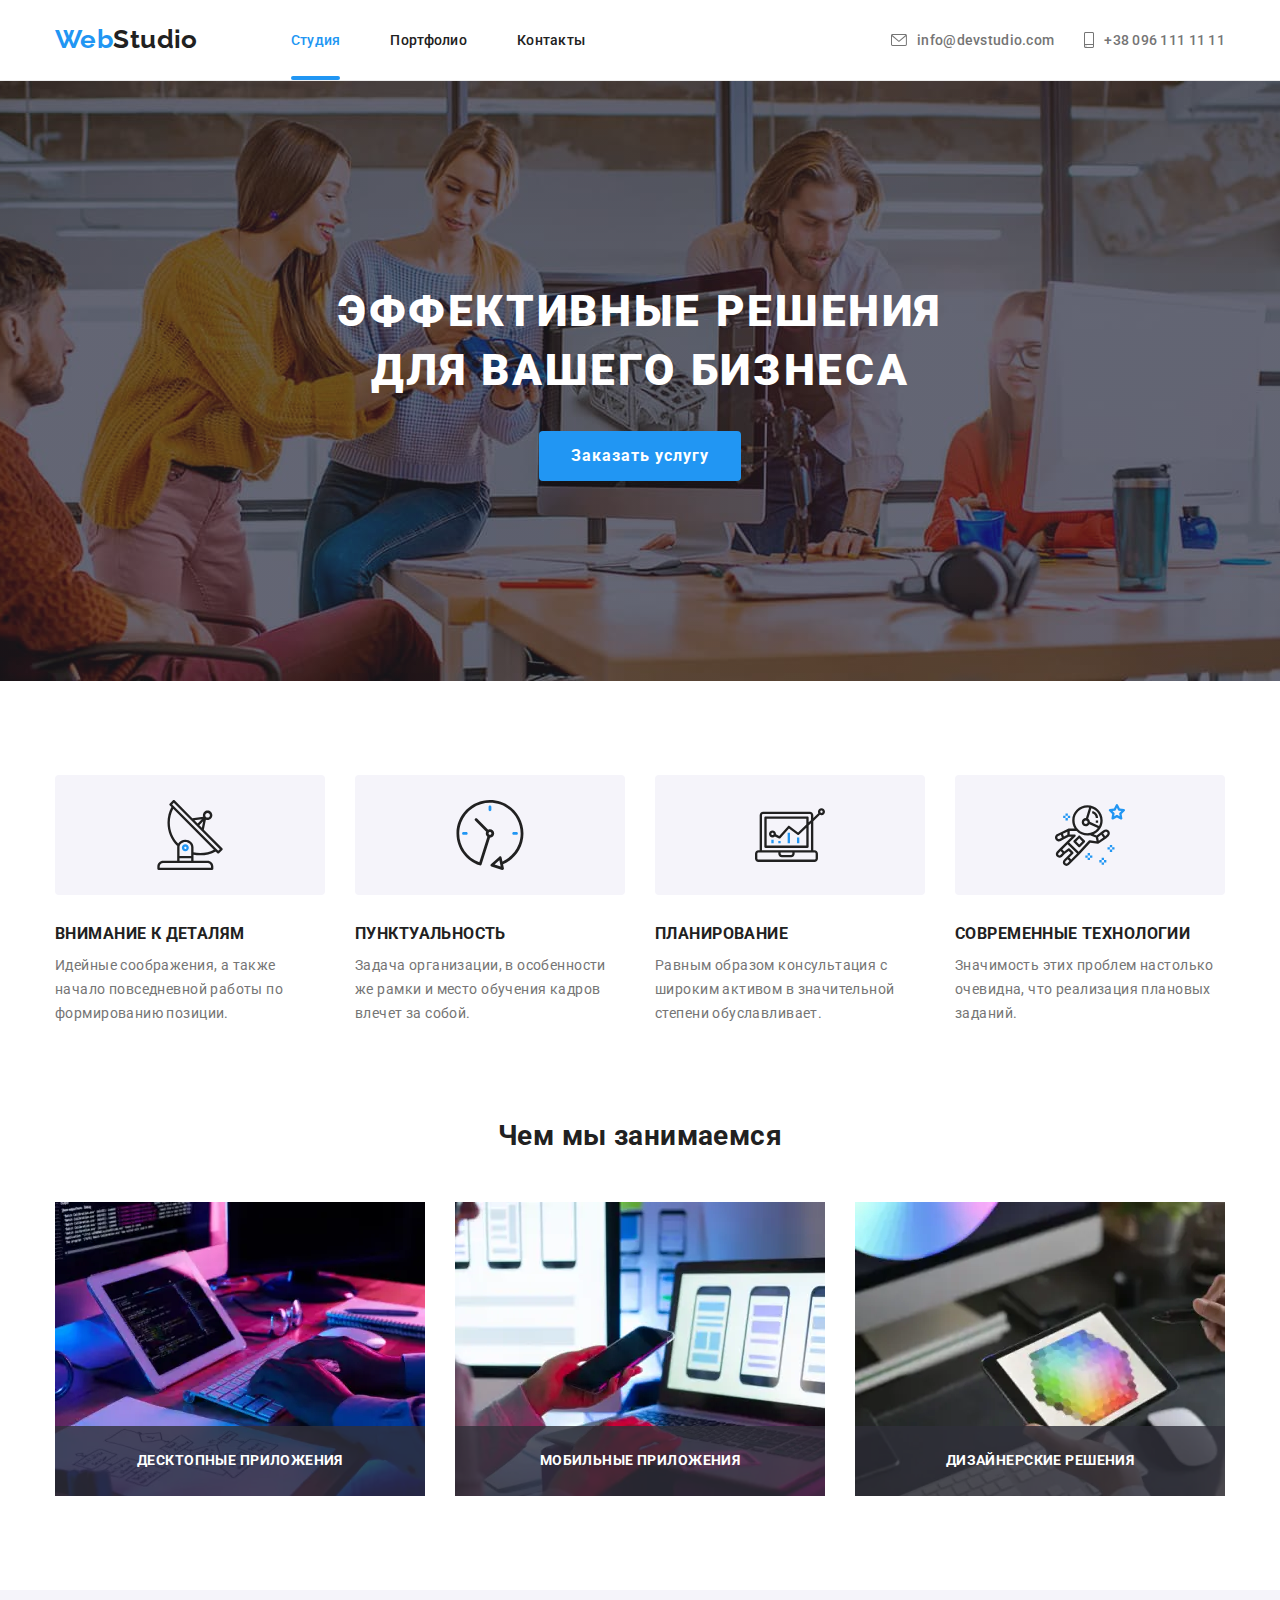
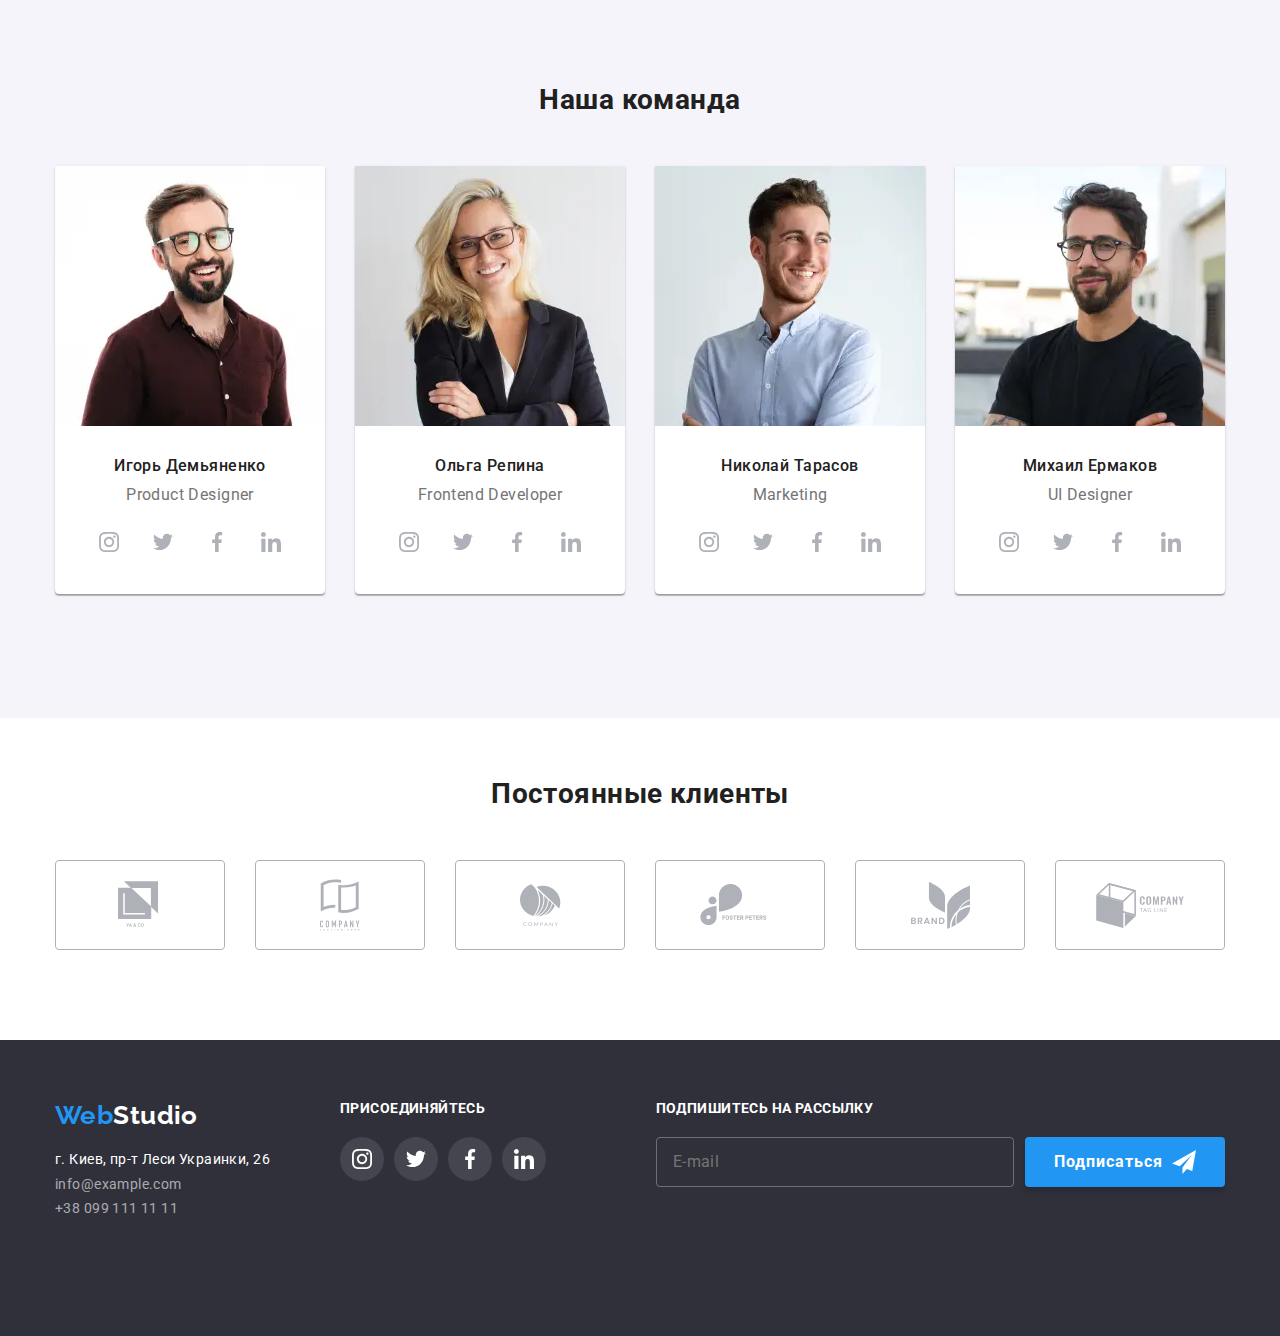
==== commit df917073: "commit on main" ====
--- a/index.html
+++ b/index.html
@@ -24,7 +24,7 @@
                     <div class="nav-container">
                         <nav class="nav-list">
                             <ul class="site-nav-list">
-                                <li class="site-nav-item"><a href="" class="site-nav-link site-nav-link--current">Студия</a></li>
+                                <li class="site-nav-item"><a href="./index.html" class="site-nav-link site-nav-link--current">Студия</a></li>
                                 <li class="site-nav-item"><a href="./portfolio.html" class="site-nav-link">Портфолио</a></li>
                                 <li class="site-nav-item"><a href="" class="site-nav-link">Контакты</a></li>
                             </ul>
@@ -199,7 +199,7 @@
                                 <source srcset="./images/desktop/olha.jpg 1x, ./images/desktop/olha@2x.jpg 2x" media="(min-width:1200px)">
                                 <source srcset="./images/tablet/olha.webp 1x, ./images/tablet/olha@2x.webp 2x" media="(min-width:768px)" type="image/webp">
                                 <source srcset="./images/tablet/olha.jpg 1x, ./images/tablet/olha@2x.jpg 2x" media="(min-width:768px)">
-                                <source srcset="./images/mobile/olha.webp 1x, ./images/mobile/olhar@2x.webp 2x" media="(min-width:320px)" type="image/webp">
+                                <source srcset="./images/mobile/olha.webp 1x, ./images/mobile/olha@2x.webp 2x" media="(min-width:320px)" type="image/webp">
                                 <source srcset="./images/mobile/olha.jpg 1x, ./images/mobile/olha@2x.jpg 2x" media="(min-width:320px)">
                                 <img src="./images/Ihor.jpg" alt="Ольга Репина" aria-label="Ольга Репина">
                             </picture>
--- a/css/main.min.css
+++ b/css/main.min.css
@@ -1,2 +1,2 @@
-.container{padding-left:15px;padding-right:15px;margin-left:auto;margin-right:auto}@media screen and (min-width: 480px){.container{width:480px}}@media screen and (min-width: 768px){.container{width:768px}}@media screen and (min-width: 1200px){.container{width:1200px}}html{-webkit-box-sizing:border-box;box-sizing:border-box;height:100%}*,*::before,*::after{-webkit-box-sizing:inherit;box-sizing:inherit;margin:0;padding:0}body{background-color:#fff;color:#212121;font-family:Roboto, sans-serif;font-size:14px;letter-spacing:0.03em;display:-webkit-box;display:-ms-flexbox;display:flex;-webkit-box-orient:vertical;-webkit-box-direction:normal;-ms-flex-direction:column;flex-direction:column;height:100%}header{-webkit-box-flex:0;-ms-flex-positive:0;flex-grow:0;-ms-flex-negative:0;flex-shrink:0;-ms-flex-preferred-size:auto;flex-basis:auto}main{-webkit-box-flex:1;-ms-flex-positive:1;flex-grow:1;-ms-flex-negative:0;flex-shrink:0;-ms-flex-preferred-size:auto;flex-basis:auto}footer{-webkit-box-flex:0;-ms-flex-positive:0;flex-grow:0;-ms-flex-negative:0;flex-shrink:0;-ms-flex-preferred-size:auto;flex-basis:auto}img{display:block;max-width:100%;height:auto}a{text-decoration:none}ul{list-style:none}address{font-style:normal}.section-title{font-weight:700;font-size:28px;line-height:1,17;text-align:center;margin-bottom:50px}.logo--centered{text-align:center;margin-bottom:20px}.logo-link{color:#212121;font-family:Raleway, sans-serif;font-weight:700;font-style:normal;font-size:26px;line-height:1.19;text-decoration:none;display:block;padding-top:15px;padding-bottom:15px}@media screen and (min-width: 768px){.logo-link{padding-top:24px;padding-bottom:24px}}.logo-link span{color:#2196F3}.logo-link--inverse{color:#fff;padding-bottom:0;padding-top:0}.accent{font-family:Raleway, sans-serif;color:#2196F3;font-weight:700;font-style:normal;font-size:26px;line-height:1.19}.header-logo{color:#212121}.header{position:relative;border-bottom:1px solid #ECECEC}.header .container{display:-webkit-box;display:-ms-flexbox;display:flex;-webkit-box-pack:justify;-ms-flex-pack:justify;justify-content:space-between}@media screen and (min-width: 768px){.header .container .logo{margin-right:88px}}@media screen and (min-width: 1200px){.header .container .logo{margin-right:93px}}@media screen and (max-width: 767px){.menu-container{display:none;position:absolute;top:100%;left:0;width:100%;background-color:#fff;-webkit-box-shadow:0px 4px 8px rgba(0,0,0,0.04),0px 2px 4px rgba(0,0,0,0.08),0px 1px 3px rgba(0,0,0,0.16);box-shadow:0px 4px 8px rgba(0,0,0,0.04),0px 2px 4px rgba(0,0,0,0.08),0px 1px 3px rgba(0,0,0,0.16);padding:60px 0}.menu-container.is-open{display:block}}@media screen and (min-width: 768px){.menu-container{display:-webkit-box;display:-ms-flexbox;display:flex;-webkit-box-align:center;-ms-flex-align:center;align-items:center;-webkit-box-flex:1;-ms-flex-positive:1;flex-grow:1;-webkit-box-pack:justify;-ms-flex-pack:justify;justify-content:space-between}}@media screen and (min-width: 767px){.nav-container{margin-bottom:40px}}.site-nav-list{display:-webkit-box;display:-ms-flexbox;display:flex;-webkit-box-align:center;-ms-flex-align:center;align-items:center}@media screen and (max-width: 767px){.site-nav-list{-webkit-box-orient:vertical;-webkit-box-direction:normal;-ms-flex-direction:column;flex-direction:column}}.site-nav-link{position:relative;display:block;padding:32px 0;color:#212121;font-weight:500;line-height:1.15;letter-spacing:0.02em;text-decoration:none;text-transform:capitalize;-webkit-transition:color 250ms cubic-bezier(0.4, 0, 0.2, 1);transition:color 250ms cubic-bezier(0.4, 0, 0.2, 1)}.site-nav-link--current{color:#2196F3}@media screen and (max-width: 767px){.site-nav-link{padding:20px 0}}.site-nav-link:hover,.site-nav-link:focus{color:#2196F3}.site-nav-link::after{content:'';position:absolute;bottom:0;left:0;display:none;width:100%;height:4px;border-radius:2px;background-color:#2196F3}.site-nav-link--current::after{display:block}@media screen and (min-width: 768px){.site-nav-item:not(:last-child){margin-right:50px}}@media screen and (max-width: 767px){.adr-nav-list{display:-webkit-box;display:-ms-flexbox;display:flex;-webkit-box-orient:vertical;-webkit-box-direction:normal;-ms-flex-direction:column;flex-direction:column;-webkit-box-align:center;-ms-flex-align:center;align-items:center}}@media screen and (min-width: 1200px){.adr-nav-list{display:-webkit-box;display:-ms-flexbox;display:flex;-webkit-box-align:center;-ms-flex-align:center;align-items:center}}@media screen and (min-width: 768px) and (max-width: 1199px){.address-nav-item:first-child{margin-bottom:10px}}@media screen and (min-width: 1200px){.address-nav-item:first-child{margin-right:30px}}.address-nav-link{color:#757575;font-weight:500;line-height:1.17;letter-spacing:0.02em;text-decoration:none;-webkit-transition:color 250ms cubic-bezier(0.4, 0, 0.2, 1);transition:color 250ms cubic-bezier(0.4, 0, 0.2, 1);display:-webkit-box;display:-ms-flexbox;display:flex;-webkit-box-align:center;-ms-flex-align:center;align-items:center}.address-nav-link:hover,.address-nav-link:focus{color:#2196F3}@media screen and (max-width: 767px){.address-nav-link{margin-bottom:16px}}@media screen and (min-width: 1200px){.address-nav-link{display:-webkit-inline-box;display:-ms-inline-flexbox;display:inline-flex;padding:32px 0}}.nav-icon{margin-right:10px;fill:#757575;-webkit-transition:fill 250ms cubic-bezier(0.4, 0, 0.2, 1);transition:fill 250ms cubic-bezier(0.4, 0, 0.2, 1)}.icon-envelope{width:16px;height:12px}.icon-smartphone{width:10px;height:16px}.link-envelope:hover .icon-envelope,.link-envelope:focus .icon-envelope,.link-smartphone:hover .icon-smartphone,.linl-smartphone:focus .icon-smartphone{fill:#2196F3}.menu-button{border:none;background-color:transparent}@media screen and (min-width: 768px){.menu-button{display:none}}.menu-button.button-menu-icon{margin:0;fill:currentColor}.menu-button .icon--close{display:none}.menu-button .icon--menu{display:block}.menu-button.is-open .icon--close{display:block}.menu-button.is-open .icon--menu{display:none}.menu-button:hover .icon,.menu-button:focus .icon{fill:#2196F3}.hero{width:100%;height:400px;margin:0 auto;display:-webkit-box;display:-ms-flexbox;display:flex;-webkit-box-align:center;-ms-flex-align:center;align-items:center;text-align:center;background-color:#c4c4c4;background-image:-webkit-gradient(linear, left top, right top, from(rgba(47,48,58,0.4)), to(rgba(47,48,58,0.4))),url("/images/mobile/hero-mobile.jpg");background-image:linear-gradient(to right, rgba(47,48,58,0.4), rgba(47,48,58,0.4)),url("/images/mobile/hero-mobile.jpg");background-repeat:no-repeat;background-position:center;background-size:cover}@media screen and (min-device-pixel-ratio: 2), screen and (-webkit-min-device-pixel-ratio: 2), screen and (min-resolution: 192dpi), screen and (min-resolution: 2dppx){.hero{background-image:-webkit-gradient(linear, left top, right top, from(rgba(47,48,58,0.4)), to(rgba(47,48,58,0.4))),url("/images/mobile/hero-mobile@2x.jpg");background-image:linear-gradient(to right, rgba(47,48,58,0.4), rgba(47,48,58,0.4)),url("/images/mobile/hero-mobile@2x.jpg")}}@media screen and (min-width: 768px){.hero{background-image:-webkit-gradient(linear, left top, right top, from(rgba(47,48,58,0.4)), to(rgba(47,48,58,0.4))),url("/images/tablet/hero-tablet.jpg");background-image:linear-gradient(to right, rgba(47,48,58,0.4), rgba(47,48,58,0.4)),url("/images/tablet/hero-tablet.jpg")}}@media screen and (min-width: 768px) and (min-device-pixel-ratio: 2), screen and (min-width: 768px) and (-webkit-min-device-pixel-ratio: 2), screen and (min-width: 768px) and (min-resolution: 192dpi), screen and (min-width: 768px) and (min-resolution: 2dppx){.hero{background-image:-webkit-gradient(linear, left top, right top, from(rgba(47,48,58,0.4)), to(rgba(47,48,58,0.4))),url("/images/tablet/hero-tablet@2x.jpg");background-image:linear-gradient(to right, rgba(47,48,58,0.4), rgba(47,48,58,0.4)),url("/images/tablet/hero-tablet@2x.jpg")}}@media screen and (min-width: 1200px){.hero{background-image:-webkit-gradient(linear, left top, right top, from(rgba(47,48,58,0.4)), to(rgba(47,48,58,0.4))),url("/images/desktop/hero-desktop.jpg");background-image:linear-gradient(to right, rgba(47,48,58,0.4), rgba(47,48,58,0.4)),url("/images/desktop/hero-desktop.jpg");height:600px}}@media screen and (min-width: 1200px) and (min-device-pixel-ratio: 2), screen and (min-width: 1200px) and (-webkit-min-device-pixel-ratio: 2), screen and (min-width: 1200px) and (min-resolution: 192dpi), screen and (min-width: 1200px) and (min-resolution: 2dppx){.hero{background-image:-webkit-gradient(linear, left top, right top, from(rgba(47,48,58,0.4)), to(rgba(47,48,58,0.4))),url("/images/desktop/hero-desktop@2x.jpg");background-image:linear-gradient(to right, rgba(47,48,58,0.4), rgba(47,48,58,0.4)),url("/images/desktop/hero-desktop@2x.jpg")}}.hero-title{color:#fff;font-style:normal;font-weight:900;font-size:24px;line-height:1.61;text-transform:uppercase;letter-spacing:0.06em;margin-bottom:30px}@media screen and (min-width: 1200px){.hero-title{line-height:1.36;font-size:44px}}.hero-button{display:inline-block;border-radius:4px;min-width:200px;height:50px;padding:10px 32px;color:#fff;background-color:#2196F3;font-weight:700;font-size:16px;line-height:1.87;text-align:center;letter-spacing:0.06em;text-decoration:none;border:none;outline:none;cursor:pointer;-webkit-transition:background-color 250ms cubic-bezier(0.4, 0, 0.2, 1),color 250ms cubic-bezier(0.4, 0, 0.2, 1);transition:background-color 250ms cubic-bezier(0.4, 0, 0.2, 1),color 250ms cubic-bezier(0.4, 0, 0.2, 1)}.hero-button:hover,.hero-button:focus{background-color:#F5F4FA;color:#2196F3}.features{padding:60px 0}@media screen and (min-width: 1200px){.features{padding:94px 0}}.iconblock{display:-webkit-box;display:-ms-flexbox;display:flex;margin-bottom:30px;height:120px;background-color:#F5F4FA;border-radius:4px;-webkit-box-pack:center;-ms-flex-pack:center;justify-content:center;-webkit-box-align:center;-ms-flex-align:center;align-items:center}@media screen and (min-width: 768px){.features-list{display:-webkit-box;display:-ms-flexbox;display:flex;-ms-flex-wrap:wrap;flex-wrap:wrap}}@media screen and (max-width: 767px){.features-item:not(:last-child){margin-bottom:30px}}@media screen and (min-width: 768px){.features-item{width:calc((100% - 30px) / 2)}.features-item:nth-child(2n+1){margin-right:30px}}@media screen and (min-width: 768px) and (max-width: 1199px){.features-item:not(:nth-last-child(-n+2)){margin-bottom:30px}}@media screen and (min-width: 1200px){.features-item{width:calc((100% - 90px) / 4)}.features-item:not(:nth-child(4n)){margin-right:30px}}.features-icon{width:70px;height:70px}.features-title{font-weight:700;line-height:1.14;text-transform:uppercase;text-align:center;margin-bottom:10px}@media screen and (min-width: 768px){.features-title{text-align-last:left}}.section-title.visually-hidden{position:absolute;width:1px;height:1px;margin:-1px;border:0;padding:0;clip:rect(0 0 0 0);overflow:hidden}.discription{color:#757575;font-weight:400;font-size:14px;line-height:1.71}.our-job{padding:0 0 94px;display:none}@media screen and (min-width: 1200px){.our-job{display:block}}.job-list{display:-webkit-box;display:-ms-flexbox;display:flex;-webkit-box-pack:justify;-ms-flex-pack:justify;justify-content:space-between}.job-item{position:relative}.image-overlay{position:absolute;bottom:0;left:0;right:0;padding:27px 0;background-color:rgba(47,48,58,0.8);font-weight:700;line-height:1.14;text-align:center;text-transform:uppercase;color:#fff}.section-team{background-color:#F5F4FA;padding:60px 0}@media screen and (min-width: 1200px){.section-team{padding:94px 0}}.team-list{display:-webkit-box;display:-ms-flexbox;display:flex;-webkit-box-pack:center;-ms-flex-pack:center;justify-content:center;-ms-flex-wrap:wrap;flex-wrap:wrap}@media screen and (min-width: 768px){.team-list{-webkit-box-pack:justify;-ms-flex-pack:justify;justify-content:space-between}}@media screen and (max-width: 767px){.team-item:not(:last-child){margin-bottom:30px}}@media screen and (min-width: 768px){.team-item:not(:nth-last-child(-n+2)){margin-bottom:30px}}.team-container{background:#fff;-webkit-box-shadow:0px 1px 3px rgba(0,0,0,0.12),0px 1px 1px rgba(0,0,0,0.14),0px 2px 1px rgba(0,0,0,0.2);box-shadow:0px 1px 3px rgba(0,0,0,0.12),0px 1px 1px rgba(0,0,0,0.14),0px 2px 1px rgba(0,0,0,0.2);border-radius:0px 0px 4px 4px;padding-bottom:30px}.team-image{display:block;margin-bottom:30px}.employee-name{font-weight:500;font-size:16px;line-height:1.19;text-align:center;text-transform:capitalize;margin-bottom:10px}.employee-position{color:#757575;font-weight:400;font-size:16px;line-height:1.19;text-align:center;margin-bottom:16px}.employee-social-list{list-style:none;display:-webkit-box;display:-ms-flexbox;display:flex;-webkit-box-pack:center;-ms-flex-pack:center;justify-content:center}.employee-social-item:not(:nth-child(4)){margin-right:10px}.employee-link{display:-webkit-box;display:-ms-flexbox;display:flex;width:44px;height:44px;color:#AFB1B8;background-color:#fff;border-radius:50%;background-repeat:no-repeat;background-position:center;-webkit-box-pack:center;-ms-flex-pack:center;justify-content:center;-webkit-box-align:center;-ms-flex-align:center;align-items:center;-webkit-transition:background-color 250ms cubic-bezier(0.4, 0, 0.2, 1);transition:background-color 250ms cubic-bezier(0.4, 0, 0.2, 1)}.employee-link:hover,.employee-link:focus{background-color:#2196F3}.employee-icon{width:20px;height:20px;fill:currentColor;-webkit-transition:fill 250ms cubic-bezier(0.4, 0, 0.2, 1);transition:fill 250ms cubic-bezier(0.4, 0, 0.2, 1)}.employee-link:hover .employee-icon,.employee-link:focus .employee-icon{fill:#fff}.clients{padding:60px 0}.clients-list{display:-webkit-box;display:-ms-flexbox;display:flex;-ms-flex-wrap:wrap;flex-wrap:wrap}@media screen and (max-width: 479px){.clients-item{width:calc((100% - 15px) / 2)}.clients-item:not(:nth-last-child(-n+2)){margin-bottom:15px}.clients-item:nth-child(2n+1){margin-right:15px}}@media screen and (min-width: 480px) and (max-width: 767px){.clients-item{width:calc((100% - 30px) / 2)}.clients-item:not(:nth-last-child(-n+2)){margin-bottom:30px}.clients-item:nth-child(2n+1){margin-right:30px}}@media screen and (min-width: 768px){.clients-item{width:calc((100% - 60px) / 3)}.clients-item:not(:nth-last-child(-n+3)){margin-bottom:30px}.clients-item:not(:nth-child(3n)){margin-right:30px}}@media screen and (min-width: 1200px){.clients-item{width:170px;margin-bottom:0}.clients-item:not(:last-child){margin-right:30px}}.clients-link{display:-webkit-box;display:-ms-flexbox;display:flex;width:100%;height:90px;-webkit-box-align:center;-ms-flex-align:center;align-items:center;-webkit-box-pack:center;-ms-flex-pack:center;justify-content:center;border:1px solid #AFB1B8;border-radius:4px;color:#AFB1B8;-webkit-transition:border-color 250ms cubic-bezier(0.4, 0, 0.2, 1);transition:border-color 250ms cubic-bezier(0.4, 0, 0.2, 1)}.clients-link:hover,.clients-link:focus{border:1px solid #2196F3}.clients-link:hover .icon-client,.clients-link:focus .icon-client{fill:#2196F3}.icon-client{fill:currentColor;-webkit-transition:fill 250ms cubic-bezier(0.4, 0, 0.2, 1);transition:fill 250ms cubic-bezier(0.4, 0, 0.2, 1)}.clients-icon-1{width:44.27px;height:49.23px;fill:#AFB1B8}.clients-icon-2{width:40px;height:52px;fill:#AFB1B8}.clients-icon-3{width:41px;height:42.6px;fill:#AFB1B8}.clients-icon-4{width:79.66px;height:42.02px;fill:#AFB1B8}.clients-icon-5{width:59px;height:47px;fill:#AFB1B8}.clients-icon-6{width:88.48px;height:45.44px;fill:#AFB1B8}.footer{background-color:#2F303A;color:#fff;padding-top:60px;padding-bottom:60px}@media screen and (min-width: 1200px){.footer .container{display:-webkit-box;display:-ms-flexbox;display:flex;-ms-flex-pack:distribute;justify-content:space-around}}.footer-list{margin-bottom:60px}@media screen and (min-width: 768px){.footer-list{display:-webkit-box;display:-ms-flexbox;display:flex;-ms-flex-pack:distribute;justify-content:space-around}}.footer-item:not(:last-child){margin-bottom:60px}@media screen and (min-width: 768px){.footer-item:not(:last-child){margin-bottom:0}}@media screen and (min-width: 1200px){.footer-item:not(:last-child){margin-right:70px}}.address-item{text-align:center}.address-item a{color:rgba(255,255,255,0.6)}.address-item:not(:last-child){margin-bottom:8px}.join{display:block;text-align:center;text-transform:uppercase;margin-bottom:20px;font-weight:700}.social-item{display:-webkit-box;display:-ms-flexbox;display:flex;-webkit-box-pack:center;-ms-flex-pack:center;justify-content:center}.links{display:-webkit-box;display:-ms-flexbox;display:flex;width:44px;height:44px;color:#fff;background-color:rgba(255,255,255,0.1);border-radius:50%;background-repeat:no-repeat;background-position:center;-webkit-box-pack:center;-ms-flex-pack:center;justify-content:center;-webkit-box-align:center;-ms-flex-align:center;align-items:center;-webkit-transition:background-color 250ms cubic-bezier(0.4, 0, 0.2, 1);transition:background-color 250ms cubic-bezier(0.4, 0, 0.2, 1)}.links:hover,.links:focus{background-color:#2196F3}.social-link:not(:last-child){margin-right:10px}.icon-instagram,.icon-twitter,.icon-facebook,.icon-linkedin{width:20px;height:20px;fill:#fff}.footer-input{width:100%;height:50px;padding:15px 16px;margin-bottom:20px;outline:none;background-color:transparent;border:1px solid rgba(255,255,255,0.3);border-radius:4px;font-size:16px;font-weight:400;line-height:1.25;letter-spacing:0.03em;color:rgba(255,255,255,0.6)}@media screen and (min-width: 480px){.footer-input{width:450px}}@media screen and (min-width: 768px){.footer-input{display:block;margin-left:auto;margin-right:auto}}@media screen and (min-width: 1200px){.footer-input{display:-webkit-inline-box;display:-ms-inline-flexbox;display:inline-flex;margin-right:8px;margin-bottom:0;width:358px}}.footer-button{display:block;margin:0 auto;width:200px;height:50px;padding:10px 29px;border-radius:4px;-webkit-box-shadow:0px 4px 4px rgba(0,0,0,0.15);box-shadow:0px 4px 4px rgba(0,0,0,0.15);color:#fff;background-color:#2196F3;font-size:16px;line-height:1.87;font-weight:700;letter-spacing:0.06em;text-align:left;border:none;display:-webkit-box;display:-ms-flexbox;display:flex;-webkit-box-pack:justify;-ms-flex-pack:justify;justify-content:space-between;-webkit-box-align:center;-ms-flex-align:center;align-items:center;cursor:pointer}@media screen and (min-width: 1200px){.footer-button{display:-webkit-inline-box;display:-ms-inline-flexbox;display:inline-flex}}.footer-button:hover{color:#fff;background-color:#188ce8}.iconsend{width:24px;height:24px;fill:#fff}.backdrop{position:fixed;top:0;left:0;width:100%;height:100%;background-color:rgba(0,0,0,0.2);opacity:1;-webkit-transition:opacity 250ms cubic-bezier(0.4, 0, 0.2, 1);transition:opacity 250ms cubic-bezier(0.4, 0, 0.2, 1);overflow-y:scroll}.backdrop.is-hidden{opacity:0;pointer-events:none}.backdrop.is-hidden .modal{-webkit-transform:translate(-50%, -50%) scale(0.9);transform:translate(-50%, -50%) scale(0.9)}.modal{position:absolute;top:50px;left:50%;width:calc(100% - 30px);background-color:#fff;-webkit-box-shadow:0px 1px 3px rgba(0,0,0,0.12),0px 1px 1px rgba(0,0,0,0.14),0px 2px 1px rgba(0,0,0,0.2);box-shadow:0px 1px 3px rgba(0,0,0,0.12),0px 1px 1px rgba(0,0,0,0.14),0px 2px 1px rgba(0,0,0,0.2);border-radius:4px;padding:40px;-webkit-transform:translateX(-50%) scale(1);transform:translateX(-50%) scale(1);-webkit-transition:-webkit-transform 250ms cubic-bezier(0.4, 0, 0.2, 1);transition:-webkit-transform 250ms cubic-bezier(0.4, 0, 0.2, 1);transition:transform 250ms cubic-bezier(0.4, 0, 0.2, 1);transition:transform 250ms cubic-bezier(0.4, 0, 0.2, 1), -webkit-transform 250ms cubic-bezier(0.4, 0, 0.2, 1)}@media screen and (min-width: 480px){.modal{width:450px}}@media screen and (min-width: 768px){.modal{top:70px}}@media screen and (min-width: 1170px){.modal{width:528px;top:50%;-webkit-transform:translate(-50%, -50%) scale(1);transform:translate(-50%, -50%) scale(1)}}.modal-form{width:100%}.modalform-title{font-weight:700;font-size:20px;line-height:1.5;text-align:center;color:#212121;margin-bottom:12px}@media screen and (min-width: 1200px){.modalform-title{line-height:1.15}}.modalform-field{margin-bottom:10px;display:-webkit-box;display:-ms-flexbox;display:flex;-webkit-box-orient:vertical;-webkit-box-direction:normal;-ms-flex-direction:column;flex-direction:column}.input-icon{position:relative;display:-webkit-box;display:-ms-flexbox;display:flex;-webkit-box-orient:vertical;-webkit-box-direction:normal;-ms-flex-direction:column;flex-direction:column}.textarea-field{margin-bottom:20px}.label{margin-bottom:4px;font-size:12px;font-weight:400;line-height:1.16;letter-spacing:0.01em;color:#757575}.input{margin:0;padding:11px 12px;height:40px;border:1px solid rgba(33,33,33,0.2);border-radius:4px;font-size:14px;line-height:1.16;letter-spacing:0.01em;padding-left:42px;outline:none}.input:focus{border:1px solid #2196F3}.modalform-icon{position:absolute;top:50%;left:12px;-webkit-transform:translateY(-50%);transform:translateY(-50%);fill:#212121;width:18px;height:18px}.input:focus ~ .modalform-icon{fill:#2196F3}.person-icon{width:12px;height:12px}.phone-icon{width:13px;height:13px}.email-icon{width:15px;height:12px}.textarea{resize:none;height:120px;padding:12px 16px;border:1px solid rgba(33,33,33,0.2);border-radius:4px;outline:none}.textarea:focus{border:1px solid #2196F3}.textarea::-webkit-input-placeholder{font-size:12px;font-style:normal;line-height:1.16;letter-spacing:0.01em;color:rgba(117,117,117,0.5)}.textarea:-ms-input-placeholder{font-size:12px;font-style:normal;line-height:1.16;letter-spacing:0.01em;color:rgba(117,117,117,0.5)}.textarea::-ms-input-placeholder{font-size:12px;font-style:normal;line-height:1.16;letter-spacing:0.01em;color:rgba(117,117,117,0.5)}.textarea::placeholder{font-size:12px;font-style:normal;line-height:1.16;letter-spacing:0.01em;color:rgba(117,117,117,0.5)}.checkbox-field{margin-bottom:30px}@media screen and (min-width: 1200px){.checkbox-field{display:-webkit-box;display:-ms-flexbox;display:flex;-webkit-box-orient:horizontal;-webkit-box-direction:normal;-ms-flex-direction:row;flex-direction:row;-webkit-box-pack:center;-ms-flex-pack:center;justify-content:center;-webkit-box-align:center;-ms-flex-align:center;align-items:center}}.label-rules{display:-webkit-box;display:-ms-flexbox;display:flex;-webkit-box-align:center;-ms-flex-align:center;align-items:center;margin-bottom:4px;font-size:12px;line-height:1.71;letter-spacing:0.03em}@media screen and (max-width: 479px){.label-rules{-ms-flex-wrap:wrap;flex-wrap:wrap}}@media screen and (min-width: 1200px){.label-rules{font-size:14px}}.label-rules a,.label-rules a:visited{color:#2196F3;text-decoration:underline}.checkbox{position:absolute;width:1px;height:1px;margin:-1px;border:0;padding:0;clip:rect(0 0 0 0);overflow:hidden}.checkbox-icon{width:16px;height:15px;border:2px solid #212121;border-radius:2px;margin-right:7px;background-repeat:no-repeat}.checkbox:checked+.checkbox-icon{background-color:#2196F3;border:2px solid #2196F3;background-image:url("/images/icons/chekbox.svg");background-origin:border-box}.button-submit{display:block;margin:0 auto;width:200px;height:50px;padding:10px 55px;background-color:#2196F3;border:none;border-radius:4px;-webkit-box-shadow:0px 4px 4px rgba(0,0,0,0.15);box-shadow:0px 4px 4px rgba(0,0,0,0.15);font-size:16px;line-height:1.87;font-weight:700;letter-spacing:0.06em;color:#fff;-webkit-transition:background-color 250ms cubic-bezier(0.4, 0, 0.2, 1);transition:background-color 250ms cubic-bezier(0.4, 0, 0.2, 1)}.button-submit:hover{color:#fff;background-color:#188ce8}.button-close{position:absolute;top:8px;right:8px;width:30px;height:30px;border:1px solid rgba(0,0,0,0.1);border-radius:50%;background-color:#fff;cursor:pointer}.button-close:hover .icon-close{fill:#2196F3}.icon-close{position:absolute;top:50%;left:50%;-webkit-transform:translate(-50%, -50%);transform:translate(-50%, -50%);width:18px;height:18px;fill:#000000;-webkit-transition:fill 250ms cubic-bezier(0.4, 0, 0.2, 1);transition:fill 250ms cubic-bezier(0.4, 0, 0.2, 1)}
+.container{padding-left:15px;padding-right:15px;margin-left:auto;margin-right:auto}@media screen and (min-width: 480px){.container{width:480px}}@media screen and (min-width: 768px){.container{width:768px}}@media screen and (min-width: 1200px){.container{width:1200px}}html{-webkit-box-sizing:border-box;box-sizing:border-box;height:100%}*,*::before,*::after{-webkit-box-sizing:inherit;box-sizing:inherit;margin:0;padding:0}body{background-color:#fff;color:#212121;font-family:Roboto, sans-serif;font-size:14px;letter-spacing:0.03em;display:-webkit-box;display:-ms-flexbox;display:flex;-webkit-box-orient:vertical;-webkit-box-direction:normal;-ms-flex-direction:column;flex-direction:column;height:100%}img{display:block;max-width:100%;height:auto}a{text-decoration:none}ul{list-style:none}address{font-style:normal}.section-title{font-weight:700;font-size:28px;line-height:1,17;text-align:center;margin-bottom:50px}.section-title.visually-hidden{position:absolute;width:1px;height:1px;margin:-1px;border:0;padding:0;clip:rect(0 0 0 0);overflow:hidden}.logo--centered{text-align:center;margin-bottom:20px}@media screen and (min-width: 1200px){.logo{text-align:left}}.logo-link{color:#212121;font-family:Raleway, sans-serif;font-weight:700;font-style:normal;font-size:26px;line-height:1.19;text-decoration:none;display:block;padding-top:15px;padding-bottom:15px}@media screen and (min-width: 768px){.logo-link{padding-top:24px;padding-bottom:24px}}.logo-link span{color:#2196F3}.logo-link--inverse{color:#fff;padding-bottom:0;padding-top:0}.accent{font-family:Raleway, sans-serif;color:#2196F3;font-weight:700;font-style:normal;font-size:26px;line-height:1.19}.header-logo{color:#212121}.header{position:relative;border-bottom:1px solid #ECECEC}.header .container{display:-webkit-box;display:-ms-flexbox;display:flex;-webkit-box-pack:justify;-ms-flex-pack:justify;justify-content:space-between}@media screen and (min-width: 768px){.header .container .logo{margin-right:88px}}@media screen and (min-width: 1200px){.header .container .logo{margin-right:93px}}@media screen and (max-width: 767px){.menu-container{display:none;position:absolute;z-index:10;top:100%;left:0;width:100%;background-color:#fff;-webkit-box-shadow:0px 4px 8px rgba(0,0,0,0.04),0px 2px 4px rgba(0,0,0,0.08),0px 1px 3px rgba(0,0,0,0.16);box-shadow:0px 4px 8px rgba(0,0,0,0.04),0px 2px 4px rgba(0,0,0,0.08),0px 1px 3px rgba(0,0,0,0.16);padding:60px 0}.menu-container.is-open{display:block}}@media screen and (min-width: 768px){.menu-container{display:-webkit-box;display:-ms-flexbox;display:flex;-webkit-box-align:center;-ms-flex-align:center;align-items:center;-webkit-box-flex:1;-ms-flex-positive:1;flex-grow:1;-webkit-box-pack:justify;-ms-flex-pack:justify;justify-content:space-between}}.site-nav-list{display:-webkit-box;display:-ms-flexbox;display:flex;-webkit-box-align:center;-ms-flex-align:center;align-items:center}@media screen and (max-width: 767px){.site-nav-list{-webkit-box-orient:vertical;-webkit-box-direction:normal;-ms-flex-direction:column;flex-direction:column}}.site-nav-link{position:relative;display:block;padding:32px 0;color:#212121;font-weight:500;line-height:1.15;letter-spacing:0.02em;text-decoration:none;text-transform:capitalize;-webkit-transition:color 250ms cubic-bezier(0.4, 0, 0.2, 1);transition:color 250ms cubic-bezier(0.4, 0, 0.2, 1)}.site-nav-link--current{color:#2196F3}@media screen and (max-width: 767px){.site-nav-link{padding:20px 0}}.site-nav-link:hover,.site-nav-link:focus{color:#2196F3}.site-nav-link::after{content:'';position:absolute;bottom:0;left:0;display:none;width:100%;height:4px;border-radius:2px;background-color:#2196F3}.site-nav-link--current::after{display:block}@media screen and (min-width: 768px){.site-nav-item:not(:last-child){margin-right:50px}}@media screen and (max-width: 767px){.adr-nav-list{display:-webkit-box;display:-ms-flexbox;display:flex;-webkit-box-orient:vertical;-webkit-box-direction:normal;-ms-flex-direction:column;flex-direction:column;-webkit-box-align:center;-ms-flex-align:center;align-items:center}}@media screen and (min-width: 1200px){.adr-nav-list{display:-webkit-box;display:-ms-flexbox;display:flex;-webkit-box-align:center;-ms-flex-align:center;align-items:center}}@media screen and (min-width: 768px) and (max-width: 1199px){.address-nav-item:first-child{margin-bottom:10px}}@media screen and (min-width: 1200px){.address-nav-item:first-child{margin-right:30px}}.address-nav-link{color:#757575;font-weight:500;line-height:1.17;letter-spacing:0.02em;text-decoration:none;-webkit-transition:color 250ms cubic-bezier(0.4, 0, 0.2, 1);transition:color 250ms cubic-bezier(0.4, 0, 0.2, 1);display:-webkit-box;display:-ms-flexbox;display:flex;-webkit-box-align:center;-ms-flex-align:center;align-items:center}.address-nav-link:hover,.address-nav-link:focus{color:#2196F3}@media screen and (max-width: 767px){.address-nav-link{margin-bottom:16px}}@media screen and (min-width: 1200px){.address-nav-link{display:-webkit-inline-box;display:-ms-inline-flexbox;display:inline-flex;padding:32px 0}}.nav-icon{margin-right:10px;fill:#757575;-webkit-transition:fill 250ms cubic-bezier(0.4, 0, 0.2, 1);transition:fill 250ms cubic-bezier(0.4, 0, 0.2, 1)}.icon-envelope{width:16px;height:12px}.icon-smartphone{width:10px;height:16px}.link-envelope:hover .icon-envelope,.link-envelope:focus .icon-envelope,.link-smartphone:hover .icon-smartphone,.linl-smartphone:focus .icon-smartphone{fill:#2196F3}.menu-button{border:none;background-color:transparent}@media screen and (min-width: 768px){.menu-button{display:none}}.menu-button.button-menu-icon{margin:0;fill:currentColor}.menu-button .icon--close{display:none}.menu-button .icon--menu{display:block}.menu-button.is-open .icon--close{display:block}.menu-button.is-open .icon--menu{display:none}.menu-button:hover .icon,.menu-button:focus .icon{fill:#2196F3}.hero{width:100%;height:400px;margin:0 auto;display:-webkit-box;display:-ms-flexbox;display:flex;-webkit-box-align:center;-ms-flex-align:center;align-items:center;text-align:center;background-color:#c4c4c4;background-image:-webkit-gradient(linear, left top, right top, from(rgba(47,48,58,0.4)), to(rgba(47,48,58,0.4))),url("../images/mobile/hero-mobile.jpg");background-image:linear-gradient(to right, rgba(47,48,58,0.4), rgba(47,48,58,0.4)),url("../images/mobile/hero-mobile.jpg");background-repeat:no-repeat;background-position:center;background-size:cover}@media screen and (min-device-pixel-ratio: 2), screen and (-webkit-min-device-pixel-ratio: 2), screen and (min-resolution: 192dpi), screen and (min-resolution: 2dppx){.hero{background-image:-webkit-gradient(linear, left top, right top, from(rgba(47,48,58,0.4)), to(rgba(47,48,58,0.4))),url("../images/mobile/hero-mobile@2x.jpg");background-image:linear-gradient(to right, rgba(47,48,58,0.4), rgba(47,48,58,0.4)),url("../images/mobile/hero-mobile@2x.jpg")}}@media screen and (min-width: 768px){.hero{background-image:-webkit-gradient(linear, left top, right top, from(rgba(47,48,58,0.4)), to(rgba(47,48,58,0.4))),url("../images/tablet/hero-tablet.jpg");background-image:linear-gradient(to right, rgba(47,48,58,0.4), rgba(47,48,58,0.4)),url("../images/tablet/hero-tablet.jpg")}}@media screen and (min-width: 768px) and (min-device-pixel-ratio: 2), screen and (min-width: 768px) and (-webkit-min-device-pixel-ratio: 2), screen and (min-width: 768px) and (min-resolution: 192dpi), screen and (min-width: 768px) and (min-resolution: 2dppx){.hero{background-image:-webkit-gradient(linear, left top, right top, from(rgba(47,48,58,0.4)), to(rgba(47,48,58,0.4))),url("../images/tablet/hero-tablet@2x.jpg");background-image:linear-gradient(to right, rgba(47,48,58,0.4), rgba(47,48,58,0.4)),url("../images/tablet/hero-tablet@2x.jpg")}}@media screen and (min-width: 1200px){.hero{background-image:-webkit-gradient(linear, left top, right top, from(rgba(47,48,58,0.4)), to(rgba(47,48,58,0.4))),url("../images/desktop/hero-desktop.jpg");background-image:linear-gradient(to right, rgba(47,48,58,0.4), rgba(47,48,58,0.4)),url("../images/desktop/hero-desktop.jpg");height:600px}}@media screen and (min-width: 1200px) and (min-device-pixel-ratio: 2), screen and (min-width: 1200px) and (-webkit-min-device-pixel-ratio: 2), screen and (min-width: 1200px) and (min-resolution: 192dpi), screen and (min-width: 1200px) and (min-resolution: 2dppx){.hero{background-image:-webkit-gradient(linear, left top, right top, from(rgba(47,48,58,0.4)), to(rgba(47,48,58,0.4))),url("../images/desktop/hero-desktop@2x.jpg");background-image:linear-gradient(to right, rgba(47,48,58,0.4), rgba(47,48,58,0.4)),url("../images/desktop/hero-desktop@2x.jpg")}}.hero-title{color:#fff;font-style:normal;font-weight:900;font-size:24px;line-height:1.61;text-transform:uppercase;letter-spacing:0.06em;margin-bottom:30px}@media screen and (min-width: 1200px){.hero-title{line-height:1.36;font-size:44px}}.hero-button{display:inline-block;border-radius:4px;min-width:200px;height:50px;padding:10px 32px;color:#fff;background-color:#2196F3;font-weight:700;font-size:16px;line-height:1.87;text-align:center;letter-spacing:0.06em;text-decoration:none;border:none;outline:none;cursor:pointer;-webkit-transition:background-color 250ms cubic-bezier(0.4, 0, 0.2, 1),color 250ms cubic-bezier(0.4, 0, 0.2, 1);transition:background-color 250ms cubic-bezier(0.4, 0, 0.2, 1),color 250ms cubic-bezier(0.4, 0, 0.2, 1)}.hero-button:hover,.hero-button:focus{background-color:#F5F4FA;color:#2196F3}.features{padding:60px 0}@media screen and (min-width: 1200px){.features{padding:94px 0}}.iconblock{display:-webkit-box;display:-ms-flexbox;display:flex;margin-bottom:30px;height:120px;background-color:#F5F4FA;border-radius:4px;-webkit-box-pack:center;-ms-flex-pack:center;justify-content:center;-webkit-box-align:center;-ms-flex-align:center;align-items:center}@media screen and (min-width: 768px){.features-list{display:-webkit-box;display:-ms-flexbox;display:flex;-ms-flex-wrap:wrap;flex-wrap:wrap}}@media screen and (max-width: 767px){.features-item:not(:last-child){margin-bottom:30px}}@media screen and (min-width: 768px){.features-item{width:calc((100% - 30px) / 2)}.features-item:nth-child(2n+1){margin-right:30px}}@media screen and (min-width: 768px) and (max-width: 1199px){.features-item:not(:nth-last-child(-n+2)){margin-bottom:30px}}@media screen and (min-width: 1200px){.features-item{width:calc((100% - 90px) / 4)}.features-item:not(:nth-child(4n)){margin-right:30px}}.features-icon{width:70px;height:70px}.features-title{font-weight:700;line-height:1.14;text-transform:uppercase;text-align:center;margin-bottom:10px}@media screen and (min-width: 768px){.features-title{text-align-last:left}}.discription{color:#757575;font-weight:400;font-size:14px;line-height:1.71}.our-job{padding:0 0 94px;display:none}@media screen and (min-width: 1200px){.our-job{display:block}}.job-list{display:-webkit-box;display:-ms-flexbox;display:flex;-webkit-box-pack:justify;-ms-flex-pack:justify;justify-content:space-between}.job-item{position:relative}.image-overlay{position:absolute;bottom:0;left:0;right:0;padding:27px 0;background-color:rgba(47,48,58,0.8);font-weight:700;line-height:1.14;text-align:center;text-transform:uppercase;color:#fff}.section-team{background-color:#F5F4FA;padding:60px 0}@media screen and (min-width: 1200px){.section-team{padding:94px 0}}.team-list{display:-webkit-box;display:-ms-flexbox;display:flex;-webkit-box-pack:center;-ms-flex-pack:center;justify-content:center;-ms-flex-wrap:wrap;flex-wrap:wrap}@media screen and (min-width: 768px){.team-list{-webkit-box-pack:justify;-ms-flex-pack:justify;justify-content:space-between}}@media screen and (max-width: 767px){.team-item:not(:last-child){margin-bottom:30px}}@media screen and (min-width: 768px){.team-item:not(:nth-last-child(-n+2)){margin-bottom:30px}}.team-container{background:#fff;-webkit-box-shadow:0px 1px 3px rgba(0,0,0,0.12),0px 1px 1px rgba(0,0,0,0.14),0px 2px 1px rgba(0,0,0,0.2);box-shadow:0px 1px 3px rgba(0,0,0,0.12),0px 1px 1px rgba(0,0,0,0.14),0px 2px 1px rgba(0,0,0,0.2);border-radius:0px 0px 4px 4px;padding-bottom:30px}.team-image{display:block;margin-bottom:30px}.employee-name{font-weight:500;font-size:16px;line-height:1.19;text-align:center;text-transform:capitalize;margin-bottom:10px}.employee-position{color:#757575;font-weight:400;font-size:16px;line-height:1.19;text-align:center;margin-bottom:16px}.employee-social-list{list-style:none;display:-webkit-box;display:-ms-flexbox;display:flex;-webkit-box-pack:center;-ms-flex-pack:center;justify-content:center}.employee-social-item:not(:nth-child(4)){margin-right:10px}.employee-link{display:-webkit-box;display:-ms-flexbox;display:flex;width:44px;height:44px;color:#AFB1B8;background-color:#fff;border-radius:50%;background-repeat:no-repeat;background-position:center;-webkit-box-pack:center;-ms-flex-pack:center;justify-content:center;-webkit-box-align:center;-ms-flex-align:center;align-items:center;-webkit-transition:background-color 250ms cubic-bezier(0.4, 0, 0.2, 1);transition:background-color 250ms cubic-bezier(0.4, 0, 0.2, 1)}.employee-link:hover,.employee-link:focus{background-color:#2196F3}.employee-icon{width:20px;height:20px;fill:currentColor;-webkit-transition:fill 250ms cubic-bezier(0.4, 0, 0.2, 1);transition:fill 250ms cubic-bezier(0.4, 0, 0.2, 1)}.employee-link:hover .employee-icon,.employee-link:focus .employee-icon{fill:#fff}.clients{padding:60px 0}.clients-list{display:-webkit-box;display:-ms-flexbox;display:flex;-ms-flex-wrap:wrap;flex-wrap:wrap}@media screen and (max-width: 479px){.clients-item{width:calc((100% - 15px) / 2)}.clients-item:not(:nth-last-child(-n+2)){margin-bottom:15px}.clients-item:nth-child(2n+1){margin-right:15px}}@media screen and (min-width: 480px) and (max-width: 767px){.clients-item{width:calc((100% - 30px) / 2)}.clients-item:not(:nth-last-child(-n+2)){margin-bottom:30px}.clients-item:nth-child(2n+1){margin-right:30px}}@media screen and (min-width: 768px){.clients-item{width:calc((100% - 60px) / 3)}.clients-item:not(:nth-last-child(-n+3)){margin-bottom:30px}.clients-item:not(:nth-child(3n)){margin-right:30px}}@media screen and (min-width: 1200px){.clients-item{width:170px;margin-bottom:0}.clients-item:not(:last-child){margin-right:30px}}.clients-link{display:-webkit-box;display:-ms-flexbox;display:flex;width:100%;height:90px;-webkit-box-align:center;-ms-flex-align:center;align-items:center;-webkit-box-pack:center;-ms-flex-pack:center;justify-content:center;border:1px solid #AFB1B8;border-radius:4px;color:#AFB1B8;-webkit-transition:border-color 250ms cubic-bezier(0.4, 0, 0.2, 1);transition:border-color 250ms cubic-bezier(0.4, 0, 0.2, 1)}.clients-link:hover,.clients-link:focus{border:1px solid #2196F3}.clients-link:hover .icon-client,.clients-link:focus .icon-client{fill:#2196F3}.icon-client{fill:currentColor;-webkit-transition:fill 250ms cubic-bezier(0.4, 0, 0.2, 1);transition:fill 250ms cubic-bezier(0.4, 0, 0.2, 1)}.clients-icon-1{width:44.27px;height:49.23px;fill:#AFB1B8}.clients-icon-2{width:40px;height:52px;fill:#AFB1B8}.clients-icon-3{width:41px;height:42.6px;fill:#AFB1B8}.clients-icon-4{width:79.66px;height:42.02px;fill:#AFB1B8}.clients-icon-5{width:59px;height:47px;fill:#AFB1B8}.clients-icon-6{width:88.48px;height:45.44px;fill:#AFB1B8}.portfolio-page{padding:60px 0}@media screen and (min-width: 1200px){.portfolio-page{padding:94px 0}}.filter-button{color:#212121;background-color:#F5F4FA;border:1px solid transparent;border-radius:4px;outline:none;font-weight:500;font-size:16px;line-height:1.63;text-align:center;letter-spacing:0.03em;padding:6px 22px;cursor:pointer;-webkit-transition:background-color 250ms cubic-bezier(0.4, 0, 0.2, 1),color 250ms cubic-bezier(0.4, 0, 0.2, 1),-webkit-box-shadow 250ms cubic-bezier(0.4, 0, 0.2, 1);transition:background-color 250ms cubic-bezier(0.4, 0, 0.2, 1),color 250ms cubic-bezier(0.4, 0, 0.2, 1),-webkit-box-shadow 250ms cubic-bezier(0.4, 0, 0.2, 1);transition:background-color 250ms cubic-bezier(0.4, 0, 0.2, 1),color 250ms cubic-bezier(0.4, 0, 0.2, 1),box-shadow 250ms cubic-bezier(0.4, 0, 0.2, 1);transition:background-color 250ms cubic-bezier(0.4, 0, 0.2, 1),color 250ms cubic-bezier(0.4, 0, 0.2, 1),box-shadow 250ms cubic-bezier(0.4, 0, 0.2, 1),-webkit-box-shadow 250ms cubic-bezier(0.4, 0, 0.2, 1)}.filter-button:hover,.filter-button:focus{color:#fff;background-color:#2196F3;-webkit-box-shadow:0px 3px 1px rgba(0,0,0,0.1),0px 1px 2px rgba(0,0,0,0.08),0px 2px 2px rgba(0,0,0,0.12);box-shadow:0px 3px 1px rgba(0,0,0,0.1),0px 1px 2px rgba(0,0,0,0.08),0px 2px 2px rgba(0,0,0,0.12)}.filter-button--current{background-color:#2196F3;color:#fff;-webkit-box-shadow:0px 3px 1px rgba(0,0,0,0.1),0px 1px 2px rgba(0,0,0,0.08),0px 2px 2px rgba(0,0,0,0.12);box-shadow:0px 3px 1px rgba(0,0,0,0.1),0px 1px 2px rgba(0,0,0,0.08),0px 2px 2px rgba(0,0,0,0.12)}.filter-list{display:-webkit-box;display:-ms-flexbox;display:flex;-ms-flex-wrap:wrap;flex-wrap:wrap;margin-bottom:40px}@media screen and (min-width: 768px){.filter-list{-webkit-box-pack:center;-ms-flex-pack:center;justify-content:center}}.filter-item:not(:last-child){margin-right:8px}@media screen and (max-width: 767px){.filter-item:nth-child(-n+3){margin-bottom:15px}}.card-list{margin:-15px}@media screen and (min-width: 768px){.card-list{display:-webkit-box;display:-ms-flexbox;display:flex;-ms-flex-wrap:wrap;flex-wrap:wrap}}.card-item{margin:15px}@media screen and (min-width: 768px){.card-item{width:calc((100% - 60px) / 2)}}@media screen and (min-width: 1200px){.card-item{width:calc((100% - 90px) / 3)}}.projects{display:block;text-decoration:none;-webkit-transition:-webkit-box-shadow 250ms cubic-bezier(0.4, 0, 0.2, 1);transition:-webkit-box-shadow 250ms cubic-bezier(0.4, 0, 0.2, 1);transition:box-shadow 250ms cubic-bezier(0.4, 0, 0.2, 1);transition:box-shadow 250ms cubic-bezier(0.4, 0, 0.2, 1), -webkit-box-shadow 250ms cubic-bezier(0.4, 0, 0.2, 1)}.projects:hover .projects-container,.projects:focus .projects-container{-webkit-box-shadow:0px 1px 1px rgba(0,0,0,0.12),0px 4px 4px rgba(0,0,0,0.06),1px 4px 6px rgba(0,0,0,0.16);box-shadow:0px 1px 1px rgba(0,0,0,0.12),0px 4px 4px rgba(0,0,0,0.06),1px 4px 6px rgba(0,0,0,0.16)}.projects-container{background:#F5F4FA;border-radius:5px;overflow:hidden}.imageblock{position:relative;overflow:hidden}.card-info{position:absolute;top:0;left:0;right:0;min-height:294px;background-color:rgba(33,150,243,0.9);border-top-left-radius:5px;border-top-right-radius:5px;padding:63px 24px;-webkit-transform:translateY(100%);transform:translateY(100%);opacity:0;-webkit-transition:opacity 250ms cubic-bezier(0.4, 0, 0.2, 1),-webkit-transform 250ms cubic-bezier(0.4, 0, 0.2, 1);transition:opacity 250ms cubic-bezier(0.4, 0, 0.2, 1),-webkit-transform 250ms cubic-bezier(0.4, 0, 0.2, 1);transition:transform 250ms cubic-bezier(0.4, 0, 0.2, 1),opacity 250ms cubic-bezier(0.4, 0, 0.2, 1);transition:transform 250ms cubic-bezier(0.4, 0, 0.2, 1),opacity 250ms cubic-bezier(0.4, 0, 0.2, 1),-webkit-transform 250ms cubic-bezier(0.4, 0, 0.2, 1)}.projects:hover .card-info,.projects:focus .card-info{opacity:1;-webkit-transform:translateY(0%);transform:translateY(0%)}.info-text{font-size:18px;font-style:normal;font-weight:500;line-height:1.56;color:#fff}.card-container{background-color:#fff;padding:20px 18px;border-left:1px solid #eee;border-bottom:1px solid #eee;border-right:1px solid #eee;border-bottom-left-radius:5px;border-bottom-right-radius:5px}.project-title{color:#212121;font-weight:700;font-size:18px;line-height:2;letter-spacing:0.06em;margin-bottom:4px}.type-title{color:#757575;font-weight:400;font-size:16px;line-height:1.87;letter-spacing:0.03em}.footer{background-color:#2F303A;color:#fff;padding-top:60px;padding-bottom:60px}@media screen and (min-width: 1200px){.footer .container{display:-webkit-box;display:-ms-flexbox;display:flex;-webkit-box-pack:justify;-ms-flex-pack:justify;justify-content:space-between}}.footer-list{margin-bottom:60px}@media screen and (min-width: 768px){.footer-list{display:-webkit-box;display:-ms-flexbox;display:flex;-ms-flex-pack:distribute;justify-content:space-around}}.footer-item:not(:last-child){margin-bottom:60px}@media screen and (min-width: 768px){.footer-item:not(:last-child){margin-bottom:0}}@media screen and (min-width: 1200px){.footer-item:not(:last-child){margin-right:70px}}.address-item{text-align:center}.address-item a{color:rgba(255,255,255,0.6)}.address-item:not(:last-child){margin-bottom:8px}@media screen and (min-width: 1200px){.address-item{text-align:left}}.join{display:block;text-align:center;text-transform:uppercase;margin-bottom:20px;font-weight:700}@media screen and (min-width: 1200px){.join{text-align:left}}.social-item{display:-webkit-box;display:-ms-flexbox;display:flex;-webkit-box-pack:center;-ms-flex-pack:center;justify-content:center}.links{display:-webkit-box;display:-ms-flexbox;display:flex;width:44px;height:44px;color:#fff;background-color:rgba(255,255,255,0.1);border-radius:50%;background-repeat:no-repeat;background-position:center;-webkit-box-pack:center;-ms-flex-pack:center;justify-content:center;-webkit-box-align:center;-ms-flex-align:center;align-items:center;-webkit-transition:background-color 250ms cubic-bezier(0.4, 0, 0.2, 1);transition:background-color 250ms cubic-bezier(0.4, 0, 0.2, 1)}.links:hover,.links:focus{background-color:#2196F3}.social-link:not(:last-child){margin-right:10px}.icon-instagram,.icon-twitter,.icon-facebook,.icon-linkedin{width:20px;height:20px;fill:#fff}.footer-input{width:100%;height:50px;padding:15px 16px;margin-bottom:20px;outline:none;background-color:transparent;border:1px solid rgba(255,255,255,0.3);border-radius:4px;font-size:16px;font-weight:400;line-height:1.25;letter-spacing:0.03em;color:rgba(255,255,255,0.6)}@media screen and (min-width: 480px){.footer-input{width:450px}}@media screen and (min-width: 768px){.footer-input{display:block;margin-left:auto;margin-right:auto}}@media screen and (min-width: 1200px){.footer-input{display:-webkit-inline-box;display:-ms-inline-flexbox;display:inline-flex;margin-right:8px;margin-bottom:0;width:358px}}.footer-button{display:block;margin:0 auto;width:200px;height:50px;padding:10px 29px;border-radius:4px;-webkit-box-shadow:0px 4px 4px rgba(0,0,0,0.15);box-shadow:0px 4px 4px rgba(0,0,0,0.15);color:#fff;background-color:#2196F3;font-size:16px;line-height:1.87;font-weight:700;letter-spacing:0.06em;text-align:left;border:none;display:-webkit-box;display:-ms-flexbox;display:flex;-webkit-box-pack:justify;-ms-flex-pack:justify;justify-content:space-between;-webkit-box-align:center;-ms-flex-align:center;align-items:center;cursor:pointer}@media screen and (min-width: 1200px){.footer-button{display:-webkit-inline-box;display:-ms-inline-flexbox;display:inline-flex}}.footer-button:hover{color:#fff;background-color:#188ce8}.iconsend{width:24px;height:24px;fill:#fff}.backdrop{position:fixed;top:0;left:0;width:100%;height:100%;background-color:rgba(0,0,0,0.2);opacity:1;-webkit-transition:opacity 250ms cubic-bezier(0.4, 0, 0.2, 1);transition:opacity 250ms cubic-bezier(0.4, 0, 0.2, 1);overflow-y:scroll}.backdrop.is-hidden{opacity:0;pointer-events:none}.backdrop.is-hidden .modal{-webkit-transform:translate(-50%, -50%) scale(0.9);transform:translate(-50%, -50%) scale(0.9)}.modal{position:absolute;top:50px;left:50%;width:calc(100% - 30px);background-color:#fff;-webkit-box-shadow:0px 1px 3px rgba(0,0,0,0.12),0px 1px 1px rgba(0,0,0,0.14),0px 2px 1px rgba(0,0,0,0.2);box-shadow:0px 1px 3px rgba(0,0,0,0.12),0px 1px 1px rgba(0,0,0,0.14),0px 2px 1px rgba(0,0,0,0.2);border-radius:4px;padding:40px;-webkit-transform:translateX(-50%) scale(1);transform:translateX(-50%) scale(1);-webkit-transition:-webkit-transform 250ms cubic-bezier(0.4, 0, 0.2, 1);transition:-webkit-transform 250ms cubic-bezier(0.4, 0, 0.2, 1);transition:transform 250ms cubic-bezier(0.4, 0, 0.2, 1);transition:transform 250ms cubic-bezier(0.4, 0, 0.2, 1), -webkit-transform 250ms cubic-bezier(0.4, 0, 0.2, 1)}@media screen and (min-width: 480px){.modal{width:450px}}@media screen and (min-width: 768px){.modal{top:70px}}@media screen and (min-width: 1170px){.modal{width:528px;top:50%;-webkit-transform:translate(-50%, -50%) scale(1);transform:translate(-50%, -50%) scale(1)}}.modal-form{width:100%}.modalform-title{font-weight:700;font-size:20px;line-height:1.5;text-align:center;color:#212121;margin-bottom:12px}@media screen and (min-width: 1200px){.modalform-title{line-height:1.15}}.modalform-field{margin-bottom:10px;display:-webkit-box;display:-ms-flexbox;display:flex;-webkit-box-orient:vertical;-webkit-box-direction:normal;-ms-flex-direction:column;flex-direction:column}.input-icon{position:relative;display:-webkit-box;display:-ms-flexbox;display:flex;-webkit-box-orient:vertical;-webkit-box-direction:normal;-ms-flex-direction:column;flex-direction:column}.textarea-field{margin-bottom:20px}.label{margin-bottom:4px;font-size:12px;font-weight:400;line-height:1.16;letter-spacing:0.01em;color:#757575}.input{margin:0;padding:11px 12px;height:40px;border:1px solid rgba(33,33,33,0.2);border-radius:4px;font-size:14px;line-height:1.16;letter-spacing:0.01em;padding-left:42px;outline:none}.input:focus{border:1px solid #2196F3}.modalform-icon{position:absolute;top:50%;left:12px;-webkit-transform:translateY(-50%);transform:translateY(-50%);fill:#212121;width:18px;height:18px}.input:focus ~ .modalform-icon{fill:#2196F3}.person-icon{width:12px;height:12px}.phone-icon{width:13px;height:13px}.email-icon{width:15px;height:12px}.textarea{resize:none;height:120px;padding:12px 16px;border:1px solid rgba(33,33,33,0.2);border-radius:4px;outline:none}.textarea:focus{border:1px solid #2196F3}.textarea::-webkit-input-placeholder{font-size:12px;font-style:normal;line-height:1.16;letter-spacing:0.01em;color:rgba(117,117,117,0.5)}.textarea:-ms-input-placeholder{font-size:12px;font-style:normal;line-height:1.16;letter-spacing:0.01em;color:rgba(117,117,117,0.5)}.textarea::-ms-input-placeholder{font-size:12px;font-style:normal;line-height:1.16;letter-spacing:0.01em;color:rgba(117,117,117,0.5)}.textarea::placeholder{font-size:12px;font-style:normal;line-height:1.16;letter-spacing:0.01em;color:rgba(117,117,117,0.5)}.checkbox-field{margin-bottom:30px}@media screen and (min-width: 1200px){.checkbox-field{display:-webkit-box;display:-ms-flexbox;display:flex;-webkit-box-orient:horizontal;-webkit-box-direction:normal;-ms-flex-direction:row;flex-direction:row;-webkit-box-pack:center;-ms-flex-pack:center;justify-content:center;-webkit-box-align:center;-ms-flex-align:center;align-items:center}}.label-rules{display:-webkit-box;display:-ms-flexbox;display:flex;-webkit-box-align:center;-ms-flex-align:center;align-items:center;margin-bottom:4px;font-size:12px;line-height:1.71;letter-spacing:0.03em}@media screen and (max-width: 479px){.label-rules{-ms-flex-wrap:wrap;flex-wrap:wrap}}@media screen and (min-width: 1200px){.label-rules{font-size:14px}}.label-rules a,.label-rules a:visited{color:#2196F3;text-decoration:underline}.checkbox{position:absolute;width:1px;height:1px;margin:-1px;border:0;padding:0;clip:rect(0 0 0 0);overflow:hidden}.checkbox-icon{width:16px;height:15px;border:2px solid #212121;border-radius:2px;margin-right:7px;background-repeat:no-repeat}.checkbox:checked+.checkbox-icon{background-color:#2196F3;border:2px solid #2196F3;background-image:url("../images/icons/chekbox.svg");background-origin:border-box}.button-submit{display:block;margin:0 auto;width:200px;height:50px;padding:10px 55px;background-color:#2196F3;border:none;border-radius:4px;-webkit-box-shadow:0px 4px 4px rgba(0,0,0,0.15);box-shadow:0px 4px 4px rgba(0,0,0,0.15);font-size:16px;line-height:1.87;font-weight:700;letter-spacing:0.06em;color:#fff;-webkit-transition:background-color 250ms cubic-bezier(0.4, 0, 0.2, 1);transition:background-color 250ms cubic-bezier(0.4, 0, 0.2, 1)}.button-submit:hover{color:#fff;background-color:#188ce8}.button-close{position:absolute;top:8px;right:8px;width:30px;height:30px;border:1px solid rgba(0,0,0,0.1);border-radius:50%;background-color:#fff;cursor:pointer}.button-close:hover .icon-close{fill:#2196F3}.icon-close{position:absolute;top:50%;left:50%;-webkit-transform:translate(-50%, -50%);transform:translate(-50%, -50%);width:18px;height:18px;fill:#000000;-webkit-transition:fill 250ms cubic-bezier(0.4, 0, 0.2, 1);transition:fill 250ms cubic-bezier(0.4, 0, 0.2, 1)}
 /*# sourceMappingURL=main.min.css.map */